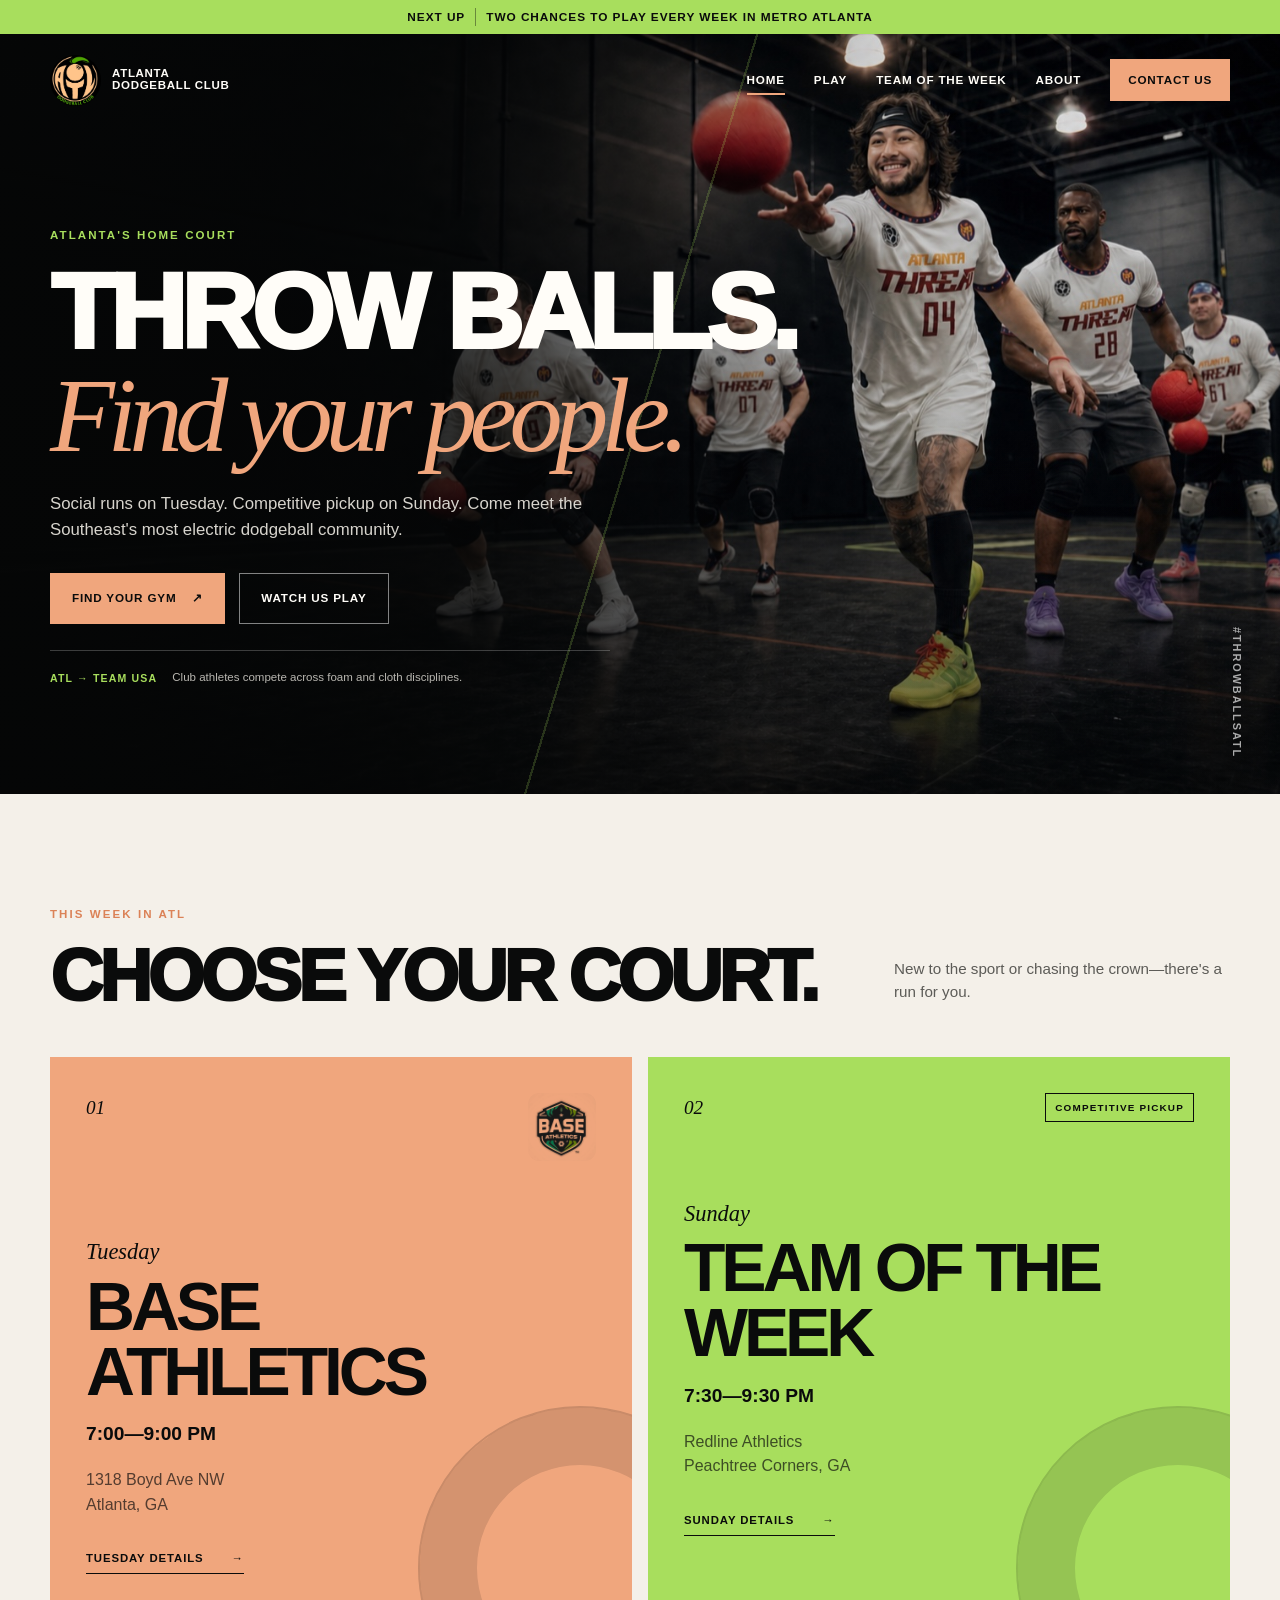
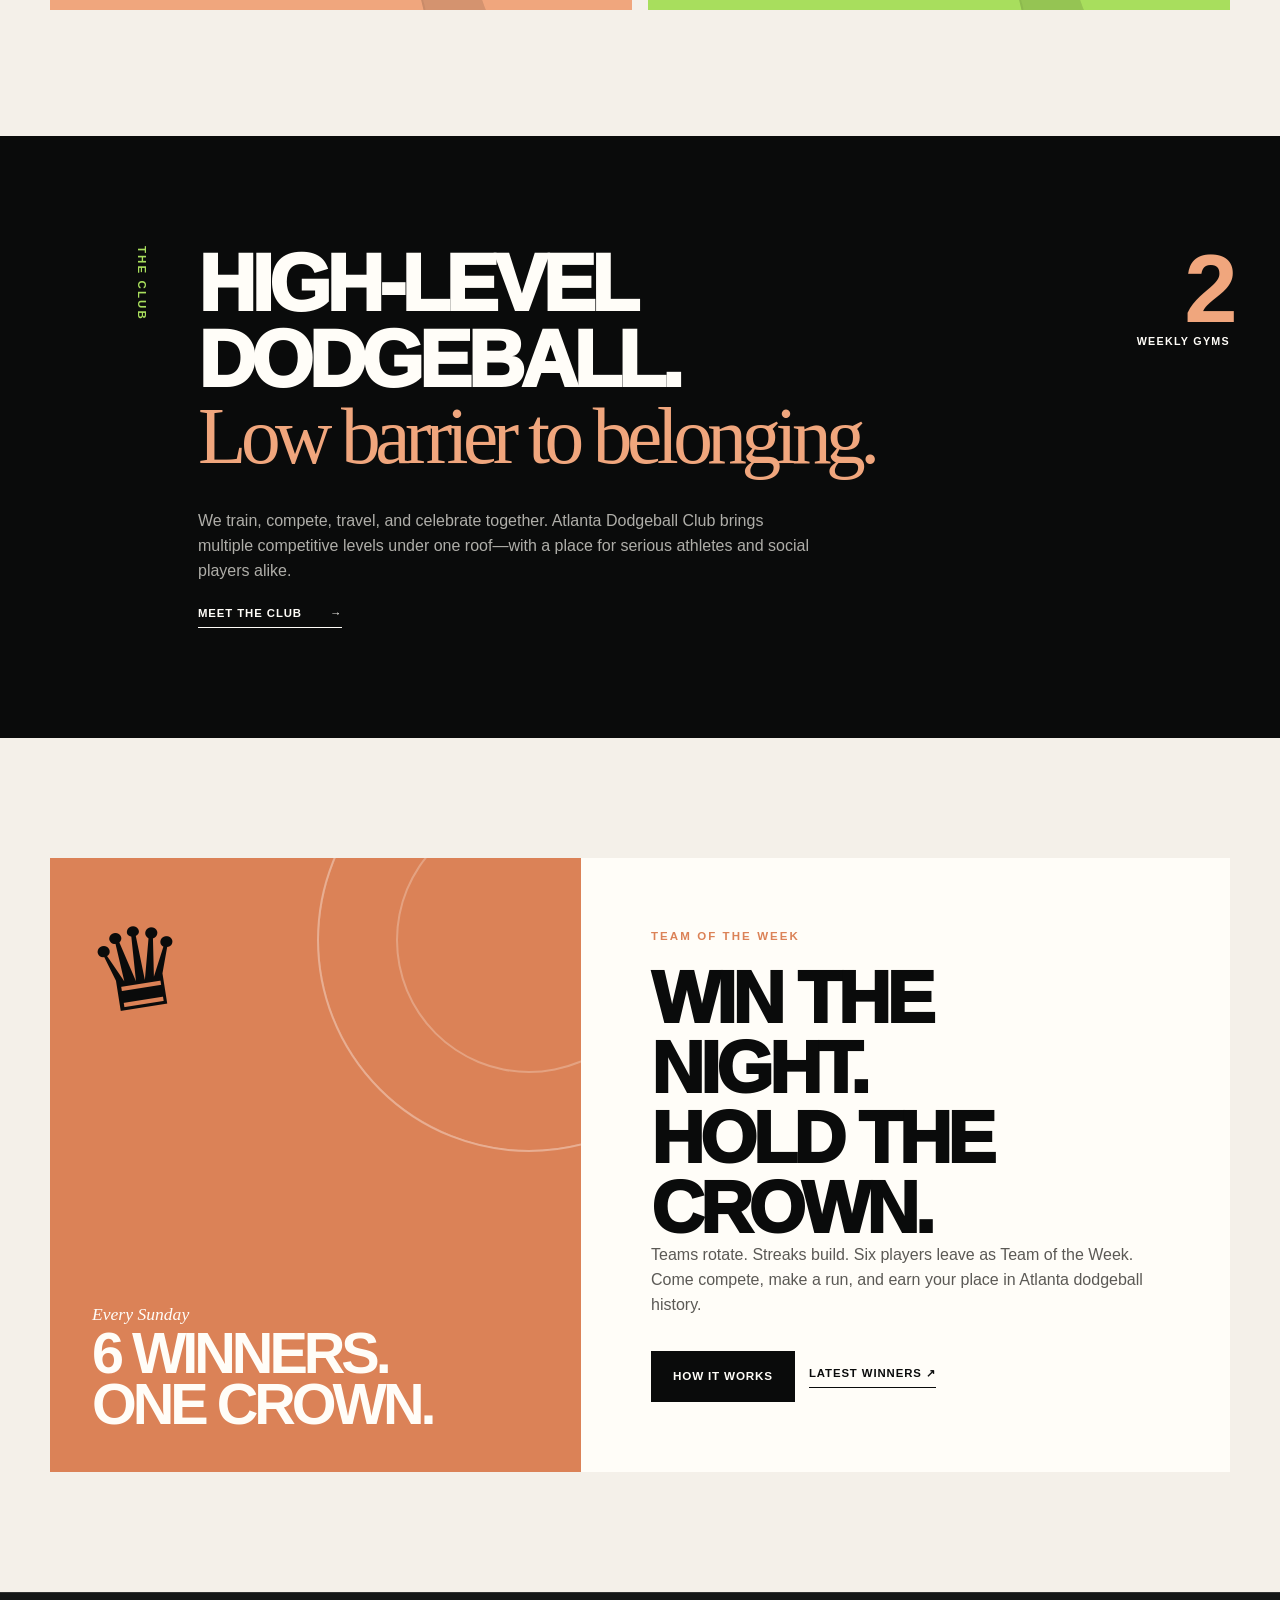
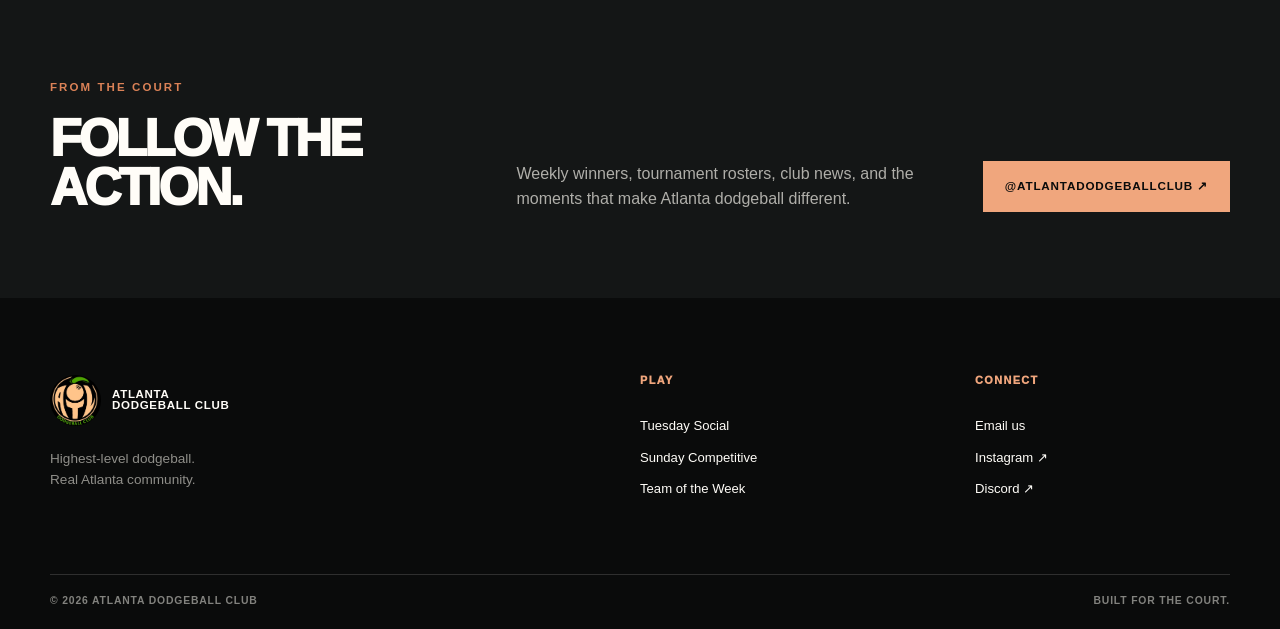
==== index.html @ be5526f9 "Publish Atlanta Dodgeball Club website" ====
<!doctype html>
<html lang="en">
<head>
  <meta charset="utf-8">
  <meta name="viewport" content="width=device-width, initial-scale=1">
  <meta name="description" content="Atlanta Dodgeball Club hosts social and competitive pickup dodgeball every week in Atlanta and Peachtree Corners.">
  <meta name="theme-color" content="#0a0b0b">
  <meta property="og:title" content="Atlanta Dodgeball Club">
  <meta property="og:description" content="Two gyms. Two ways to play. One Atlanta dodgeball community.">
  <meta property="og:type" content="website">
  <meta property="og:image" content="assets/atl-dodgeball-club-hero-v3.jpg">
  <title>Atlanta Dodgeball Club | Throw Balls ATL</title>
  <link rel="icon" href="assets/favicon.svg" type="image/svg+xml">
  <link rel="stylesheet" href="styles.css">
  <script src="script.js" defer></script>
</head>
<body>
  <a class="skip-link" href="#main">Skip to content</a>
  <div class="announcement"><span>Next up</span> Two chances to play every week in Metro Atlanta</div>
  <header class="site-header">
    <a class="brand" href="index.html" aria-label="Atlanta Dodgeball Club home">
      <img class="brand-logo" src="assets/instagram/logos/atlanta-dodgeball-club.jpg" alt="">
      <span>Atlanta<br>Dodgeball Club</span>
    </a>
    <button class="menu-toggle" type="button" aria-expanded="false" aria-controls="site-nav"><span></span><span></span><span></span><span class="sr-only">Menu</span></button>
    <nav id="site-nav" class="site-nav" aria-label="Primary navigation">
      <a aria-current="page" href="index.html">Home</a>
      <a href="play.html">Play</a>
      <a href="team-of-the-week.html">Team of the Week</a>
      <a href="about.html">About</a>
      <a class="nav-cta" href="contact.html">Contact us</a>
    </nav>
  </header>

  <main id="main">
    <section class="hero">
      <div class="hero-media" role="img" aria-label="Atlanta Threat players competing in dodgeball in their white team jerseys"></div>
      <div class="hero-shade"></div>
      <div class="hero-lines" aria-hidden="true"></div>
      <div class="hero-content shell">
        <p class="eyebrow">Atlanta's home court</p>
        <h1>Throw balls.<br><em>Find your people.</em></h1>
        <p class="hero-copy">Social runs on Tuesday. Competitive pickup on Sunday. Come meet the Southeast's most electric dodgeball community.</p>
        <div class="button-row">
          <a class="button button-primary" href="play.html">Find your gym <span aria-hidden="true">↗</span></a>
          <a class="button button-ghost" href="https://www.instagram.com/atlantadodgeballclub/" target="_blank" rel="noreferrer">Watch us play</a>
        </div>
        <a class="hero-proof" href="about.html#team-usa"><strong>ATL → TEAM USA</strong><span>Club athletes compete across foam and cloth disciplines.</span></a>
      </div>
      <p class="hero-tag" aria-hidden="true">#ThrowBallsATL</p>
    </section>

    <section class="schedule-section shell" aria-labelledby="weekly-heading">
      <div class="section-heading">
        <div><p class="eyebrow">This week in ATL</p><h2 id="weekly-heading">Choose your court.</h2></div>
        <p>New to the sport or chasing the crown—there's a run for you.</p>
      </div>
      <div class="schedule-grid">
        <article class="session-card social-card">
          <div class="session-top"><span class="session-number">01</span><img class="venue-logo" src="assets/instagram/logos/base-athletics.jpg" alt="Base Athletics"></div>
          <p class="day">Tuesday</p>
          <h3>Base Athletics</h3>
          <p class="time">7:00—9:00 PM</p>
          <p class="address">1318 Boyd Ave NW<br>Atlanta, GA</p>
          <a class="text-link" href="play.html#tuesday">Tuesday details <span aria-hidden="true">→</span></a>
        </article>
        <article class="session-card competitive-card">
          <div class="session-top"><span class="session-number">02</span><span class="pill">Competitive pickup</span></div>
          <p class="day">Sunday</p>
          <h3>Team of the Week</h3>
          <p class="time">7:30—9:30 PM</p>
          <p class="address">Redline Athletics<br>Peachtree Corners, GA</p>
          <a class="text-link" href="play.html#sunday">Sunday details <span aria-hidden="true">→</span></a>
        </article>
      </div>
    </section>

    <section class="statement-section">
      <div class="shell statement-grid">
        <p class="eyebrow vertical-label">The club</p>
        <div>
          <h2>High-level dodgeball.<br><span>Low barrier to belonging.</span></h2>
          <p>We train, compete, travel, and celebrate together. Atlanta Dodgeball Club brings multiple competitive levels under one roof—with a place for serious athletes and social players alike.</p>
          <a class="text-link light-link" href="about.html">Meet the club <span aria-hidden="true">→</span></a>
        </div>
        <div class="statement-stat"><strong>2</strong><span>weekly gyms</span></div>
      </div>
    </section>

    <section class="totw-feature shell">
      <div class="totw-visual">
        <span class="court-line line-one"></span><span class="court-line line-two"></span>
        <div class="crown" aria-hidden="true">♛</div>
        <p>Every Sunday</p><strong>6 winners.<br>One crown.</strong>
      </div>
      <div class="totw-copy">
        <p class="eyebrow">Team of the Week</p>
        <h2>Win the night.<br>Hold the crown.</h2>
        <p>Teams rotate. Streaks build. Six players leave as Team of the Week. Come compete, make a run, and earn your place in Atlanta dodgeball history.</p>
        <div class="button-row"><a class="button button-dark" href="team-of-the-week.html">How it works</a><a class="text-link" href="https://www.instagram.com/atlantadodgeballclub/" target="_blank" rel="noreferrer">Latest winners ↗</a></div>
      </div>
    </section>

    <section class="social-strip">
      <div class="shell social-strip-inner">
        <div><p class="eyebrow">From the court</p><h2>Follow the action.</h2></div>
        <p>Weekly winners, tournament rosters, club news, and the moments that make Atlanta dodgeball different.</p>
        <a class="button button-primary" href="https://www.instagram.com/atlantadodgeballclub/" target="_blank" rel="noreferrer">@atlantadodgeballclub ↗</a>
      </div>
    </section>
  </main>

  <footer class="site-footer">
    <div class="shell footer-grid">
      <div><a class="brand footer-brand" href="index.html"><img class="brand-logo" src="assets/instagram/logos/atlanta-dodgeball-club.jpg" alt=""><span>Atlanta<br>Dodgeball Club</span></a><p>Highest-level dodgeball.<br>Real Atlanta community.</p></div>
      <div><h2>Play</h2><a href="play.html#tuesday">Tuesday Social</a><a href="play.html#sunday">Sunday Competitive</a><a href="team-of-the-week.html">Team of the Week</a></div>
      <div><h2>Connect</h2><a href="mailto:atlantadodgeballclub@gmail.com">Email us</a><a href="https://www.instagram.com/atlantadodgeballclub/" target="_blank" rel="noreferrer">Instagram ↗</a><a href="https://discord.gg/56GnxqBdqk" target="_blank" rel="noreferrer">Discord ↗</a></div>
    </div>
    <div class="shell footer-bottom"><span>© <span data-year></span> Atlanta Dodgeball Club</span><span>Built for the court.</span></div>
  </footer>
</body>
</html>
---- styles.css ----
:root {
  --ink: #0a0b0b;
  --ink-2: #141616;
  --paper: #f4f0e9;
  --white: #fffdf8;
  --peach: #f0a67d;
  --peach-dark: #db8257;
  --lime: #a8de5d;
  --muted: #aaa69f;
  --line: rgba(10, 11, 11, .18);
  --max: 1180px;
}

* { box-sizing: border-box; }
html { scroll-behavior: smooth; }
body { margin: 0; color: var(--ink); background: var(--paper); font-family: Arial, Helvetica, sans-serif; line-height: 1.55; }
body, button, a { -webkit-font-smoothing: antialiased; }
a { color: inherit; text-decoration: none; }
button { font: inherit; }
img { display: block; max-width: 100%; }
.shell { width: min(calc(100% - 48px), var(--max)); margin-inline: auto; }
.sr-only { position: absolute; width: 1px; height: 1px; padding: 0; margin: -1px; overflow: hidden; clip: rect(0, 0, 0, 0); white-space: nowrap; border: 0; }
.skip-link { position: fixed; z-index: 100; left: 12px; top: 12px; transform: translateY(-150%); background: var(--lime); padding: 10px 16px; font-weight: 800; }
.skip-link:focus { transform: none; }
:focus-visible { outline: 3px solid var(--lime); outline-offset: 3px; }

.announcement { min-height: 34px; display: flex; align-items: center; justify-content: center; gap: 10px; padding: 5px 18px; color: var(--ink); background: var(--lime); font-size: .74rem; font-weight: 800; letter-spacing: .08em; text-align: center; text-transform: uppercase; }
.announcement span { padding-right: 10px; border-right: 1px solid rgba(10,11,11,.4); }
.site-header { position: absolute; z-index: 20; top: 34px; left: 0; right: 0; min-height: 92px; display: flex; align-items: center; justify-content: space-between; width: min(calc(100% - 48px), var(--max)); margin-inline: auto; color: var(--white); }
.dark-header { position: relative; top: 0; width: 100%; padding-inline: max(24px, calc((100vw - var(--max)) / 2)); background: var(--ink); }
.brand { display: inline-flex; align-items: center; gap: 11px; font-size: .72rem; font-weight: 900; line-height: 1.02; letter-spacing: .06em; text-transform: uppercase; }
.brand-logo { width: 51px; height: 51px; border-radius: 50%; object-fit: cover; }
.brand-mark { display: grid; place-items: center; width: 46px; height: 46px; border: 2px solid var(--peach); border-radius: 50%; color: var(--peach); font-weight: 950; letter-spacing: -.08em; box-shadow: inset 0 0 0 4px var(--ink), inset 0 0 0 5px var(--peach); }
.site-nav { display: flex; align-items: center; gap: 29px; font-size: .73rem; font-weight: 800; letter-spacing: .07em; text-transform: uppercase; }
.site-nav a { position: relative; padding: 12px 0; }
.site-nav a:not(.nav-cta)::after { content: ""; position: absolute; left: 0; right: 100%; bottom: 6px; height: 2px; background: var(--peach); transition: right .2s ease; }
.site-nav a:hover::after, .site-nav a[aria-current="page"]::after { right: 0; }
.site-nav .nav-cta { padding: 12px 18px; color: var(--ink); background: var(--peach); }
.nav-cta:hover { background: var(--lime); }
.menu-toggle { display: none; border: 0; background: transparent; padding: 8px; }
.menu-toggle > span:not(.sr-only) { display: block; width: 26px; height: 2px; margin: 5px 0; background: var(--white); }

.hero { position: relative; min-height: 760px; display: grid; align-items: center; overflow: hidden; color: var(--white); background: var(--ink); }
.hero-media, .hero-shade, .hero-lines { position: absolute; inset: 0; }
.hero-media { background: url("assets/atl-dodgeball-club-hero-v3.jpg") center / cover no-repeat; }
.hero-shade { background: linear-gradient(90deg, rgba(5,6,6,.98) 0%, rgba(5,6,6,.85) 32%, rgba(5,6,6,.14) 70%), linear-gradient(0deg, rgba(5,6,6,.55), transparent 50%); }
.hero-lines { opacity: .2; background: linear-gradient(107deg, transparent 0 50%, var(--lime) 50% 50.15%, transparent 50.15%); }
.hero-content { position: relative; z-index: 2; padding-top: 86px; }
.eyebrow { margin: 0 0 17px; color: var(--peach-dark); font-size: .72rem; font-weight: 900; letter-spacing: .18em; text-transform: uppercase; }
.hero .eyebrow, .contact-band .eyebrow, .totw-hero .eyebrow, .teams-section .eyebrow { color: var(--lime); }
h1, h2, h3, p { margin-top: 0; }
h1, h2, h3 { line-height: .96; }
h1, h2 { font-weight: 950; letter-spacing: -.055em; text-transform: uppercase; }
h1 { max-width: 830px; margin-bottom: 25px; font-size: clamp(4rem, 8.3vw, 7.5rem); }
h1 em, h2 span, h1 span { color: var(--peach); font-family: Georgia, "Times New Roman", serif; font-weight: 400; letter-spacing: -.07em; text-transform: none; }
.hero-copy { max-width: 570px; margin-bottom: 30px; color: #d7d4cd; font-size: 1.05rem; }
.hero-proof { display: flex; align-items: center; gap: 15px; max-width: 560px; margin-top: 26px; padding-top: 18px; border-top: 1px solid rgba(255,255,255,.22); color: #b9b7b1; font-size: .72rem; }
.hero-proof strong { color: var(--lime); font-size: .66rem; letter-spacing: .11em; white-space: nowrap; }
.hero-proof:hover span { color: var(--white); }
.button-row { display: flex; align-items: center; gap: 14px; flex-wrap: wrap; }
.button { display: inline-flex; min-height: 51px; align-items: center; justify-content: center; gap: 16px; padding: 12px 21px; border: 1px solid transparent; font-size: .73rem; font-weight: 900; letter-spacing: .07em; text-transform: uppercase; transition: transform .2s ease, background .2s ease, color .2s ease; }
.button:hover { transform: translateY(-2px); }
.button-primary { color: var(--ink); background: var(--peach); }
.button-primary:hover { background: var(--lime); }
.button-ghost { border-color: rgba(255,255,255,.5); color: var(--white); }
.button-ghost:hover { border-color: var(--white); background: rgba(255,255,255,.08); }
.button-dark { color: var(--white); background: var(--ink); }
.button-dark:hover { color: var(--ink); background: var(--lime); }
.button-outline { border-color: var(--ink); }
.button-outline:hover { background: rgba(10,11,11,.06); }
.dark-outline { border-color: var(--white); }
.hero-tag { position: absolute; z-index: 2; right: 24px; bottom: 36px; writing-mode: vertical-rl; color: rgba(255,255,255,.65); font-size: .68rem; font-weight: 900; letter-spacing: .18em; text-transform: uppercase; }

.schedule-section { padding: 112px 0 126px; }
.section-heading { display: grid; grid-template-columns: 1.4fr .6fr; align-items: end; gap: 60px; margin-bottom: 46px; }
.section-heading h2, .totw-copy h2, .join-section h2 { margin: 0; font-size: clamp(2.7rem, 5.7vw, 5.2rem); }
.section-heading > p { margin: 0 0 7px; color: #5c5b57; font-size: .95rem; }
.schedule-grid { display: grid; grid-template-columns: repeat(2, 1fr); gap: 16px; }
.session-card { position: relative; min-height: 460px; padding: 36px; overflow: hidden; color: var(--ink); }
.social-card { background: var(--peach); }
.competitive-card { background: var(--lime); }
.session-card::after { content: ""; position: absolute; width: 320px; height: 320px; right: -110px; bottom: -120px; border: 2px solid rgba(10,11,11,.17); border-radius: 50%; box-shadow: inset 0 0 0 55px transparent, inset 0 0 0 57px rgba(10,11,11,.12); }
.session-top { display: flex; justify-content: space-between; align-items: flex-start; margin-bottom: 74px; }
.venue-logo { width: 68px; height: 68px; border-radius: 11px; object-fit: cover; mix-blend-mode: multiply; }
.venue-logo-large { width: 96px; height: 96px; flex: 0 0 auto; }
.session-number { font-family: Georgia, serif; font-size: 1.2rem; font-style: italic; }
.pill { display: inline-block; padding: 6px 9px; border: 1px solid currentColor; font-size: .62rem; font-weight: 900; letter-spacing: .12em; text-transform: uppercase; }
.day { margin: 0 0 4px; font-family: Georgia, serif; font-size: 1.4rem; font-style: italic; }
.session-card h3 { position: relative; z-index: 1; max-width: 470px; margin: 0 0 15px; font-size: clamp(2.5rem, 5.3vw, 4.8rem); letter-spacing: -.06em; text-transform: uppercase; }
.time { font-size: 1.2rem; font-weight: 900; }
.address { margin-bottom: 28px; color: rgba(10,11,11,.68); }
.text-link { position: relative; z-index: 2; display: inline-flex; gap: 28px; align-items: center; padding-bottom: 5px; border-bottom: 1px solid currentColor; font-size: .71rem; font-weight: 900; letter-spacing: .08em; text-transform: uppercase; }
.text-link:hover { color: var(--peach-dark); }

.statement-section { padding: 110px 0; color: var(--white); background: var(--ink); }
.statement-grid { display: grid; grid-template-columns: 100px 1fr 170px; gap: 48px; align-items: start; }
.vertical-label { writing-mode: vertical-rl; color: var(--lime); }
.statement-grid h2 { max-width: 790px; margin-bottom: 35px; font-size: clamp(3rem, 6.2vw, 6rem); }
.statement-grid p:not(.eyebrow) { max-width: 620px; color: #afaea9; }
.light-link { color: var(--white); }
.statement-stat { padding-top: 5px; text-align: right; }
.statement-stat strong { display: block; color: var(--peach); font-size: 6rem; line-height: .8; letter-spacing: -.08em; }
.statement-stat span { font-size: .67rem; font-weight: 900; letter-spacing: .12em; text-transform: uppercase; }

.totw-feature { display: grid; grid-template-columns: .9fr 1.1fr; min-height: 610px; margin-top: 120px; margin-bottom: 120px; }
.totw-visual { position: relative; overflow: hidden; display: flex; flex-direction: column; justify-content: flex-end; padding: 42px; color: var(--white); background: var(--peach-dark); }
.totw-visual::before { content: ""; position: absolute; width: 420px; height: 420px; right: -160px; top: -130px; border: 2px solid rgba(255,255,255,.35); border-radius: 50%; box-shadow: inset 0 0 0 77px var(--peach-dark), inset 0 0 0 79px rgba(255,255,255,.25); }
.totw-visual p { position: relative; z-index: 1; margin: 0; font-family: Georgia, serif; font-size: 1.1rem; font-style: italic; }
.totw-visual strong { position: relative; z-index: 1; font-size: 3.6rem; line-height: .88; letter-spacing: -.07em; text-transform: uppercase; }
.crown { position: absolute; left: 38px; top: 25px; color: var(--ink); font-size: 7rem; transform: rotate(-9deg); }
.totw-copy { display: flex; flex-direction: column; justify-content: center; padding: 70px; background: var(--white); }
.totw-copy p:not(.eyebrow) { max-width: 560px; color: #5b5955; }
.totw-copy .button-row { margin-top: 17px; }

.social-strip { padding: 86px 0; color: var(--white); background: var(--ink-2); border-top: 1px solid rgba(255,255,255,.12); }
.social-strip-inner { display: grid; grid-template-columns: 1fr 1fr auto; align-items: end; gap: 50px; }
.social-strip h2 { margin: 0; font-size: clamp(2.4rem, 4vw, 4rem); }
.social-strip p:not(.eyebrow) { margin: 0; color: #afaea9; }

.site-footer { padding: 77px 0 20px; color: var(--white); background: var(--ink); }
.footer-grid { display: grid; grid-template-columns: 2fr 1fr 1fr; gap: 80px; padding-bottom: 70px; }
.footer-brand { margin-bottom: 22px; }
.footer-grid p { color: #8f8e89; font-size: .85rem; }
.footer-grid h2 { margin-bottom: 20px; color: var(--peach); font-size: .68rem; letter-spacing: .13em; text-transform: uppercase; }
.footer-grid > div:not(:first-child) { display: flex; flex-direction: column; align-items: flex-start; gap: 11px; font-size: .82rem; }
.footer-grid a:hover, .footer-bottom a:hover { color: var(--lime); }
.footer-bottom { display: flex; justify-content: space-between; padding-top: 18px; border-top: 1px solid rgba(255,255,255,.15); color: #82827e; font-size: .65rem; font-weight: 800; letter-spacing: .08em; text-transform: uppercase; }
.compact-footer { padding-top: 22px; }

.page-hero { padding-top: 112px; padding-bottom: 100px; }
.page-hero h1 { max-width: 980px; font-size: clamp(4.5rem, 9.5vw, 9rem); }
.page-hero > p:last-child { max-width: 650px; color: #565652; font-size: 1.1rem; }
.venue-stack { display: grid; gap: 20px; padding-bottom: 120px; }
.venue-card { display: grid; grid-template-columns: 230px 1fr; min-height: 550px; background: var(--peach); }
.venue-card.sunday { color: var(--white); background: var(--ink-2); }
.venue-date { display: flex; flex-direction: column; justify-content: center; padding: 35px; border-right: 1px solid rgba(10,11,11,.23); text-align: center; text-transform: uppercase; }
.sunday .venue-date { border-color: rgba(255,255,255,.18); }
.venue-date span { margin-bottom: 20px; font-family: Georgia, serif; font-size: 1.2rem; font-style: italic; text-transform: none; }
.venue-date strong { font-size: 4.5rem; line-height: .83; letter-spacing: -.08em; }
.venue-date small { font-size: .66rem; font-weight: 900; letter-spacing: .12em; }
.venue-content { padding: 56px 65px; }
.venue-title { display: flex; justify-content: space-between; gap: 25px; }
.venue-title h2 { max-width: 560px; margin: 14px 0 20px; font-size: clamp(3rem, 6.3vw, 5.8rem); }
.venue-content .lead { font-family: Georgia, serif; font-size: 1.35rem; font-style: italic; }
.venue-content > p:not(.lead) { max-width: 720px; color: rgba(10,11,11,.65); }
.sunday .venue-content > p:not(.lead) { color: rgba(255,255,255,.65); }
.skill-meter { display: grid; grid-template-columns: repeat(4, 18px); gap: 3px; align-content: start; min-width: 95px; }
.skill-meter i { display: block; height: 7px; background: var(--ink); }
.skill-meter i:nth-child(3), .skill-meter i:nth-child(4) { opacity: .2; }
.skill-meter small { grid-column: 1 / -1; margin-top: 5px; font-size: .55rem; font-weight: 900; letter-spacing: .08em; text-transform: uppercase; }
.skill-meter.advanced i { background: var(--lime); opacity: 1; }
.detail-grid { display: grid; grid-template-columns: repeat(2, 1fr); gap: 25px; max-width: 690px; margin: 36px 0; padding-top: 28px; border-top: 1px solid currentColor; }
.detail-grid span { display: block; margin-bottom: 7px; font-size: .6rem; font-weight: 900; letter-spacing: .12em; text-transform: uppercase; opacity: .55; }
.detail-grid strong { font-size: .87rem; }
.prep-section { padding-bottom: 120px; }
.prep-grid { display: grid; grid-template-columns: repeat(4, 1fr); border-top: 1px solid var(--line); border-left: 1px solid var(--line); }
.prep-grid article { min-height: 270px; padding: 30px; border-right: 1px solid var(--line); border-bottom: 1px solid var(--line); }
.prep-grid span { color: var(--peach-dark); font-family: Georgia, serif; font-style: italic; }
.prep-grid h3 { margin: 65px 0 15px; font-size: 1.5rem; text-transform: uppercase; }
.prep-grid p { color: #65635e; font-size: .86rem; }
.contact-band { padding: 90px 0; color: var(--white); background: var(--peach-dark); }
.contact-band .shell { display: grid; grid-template-columns: .5fr 1.5fr auto; align-items: center; gap: 30px; }
.contact-band h2 { margin: 0; font-size: clamp(2.4rem, 4.6vw, 4.6rem); }

.totw-hero { padding: 110px 0 95px; overflow: hidden; color: var(--white); background: var(--ink); }
.totw-title { position: relative; }
.totw-title h1 { position: relative; z-index: 1; margin-bottom: 35px; font-size: clamp(5.5rem, 13.5vw, 13rem); }
.giant-crown { position: absolute; right: -15px; top: -100px; color: var(--peach); font-size: clamp(12rem, 27vw, 27rem); line-height: 1; transform: rotate(8deg); opacity: .17; }
.totw-intro { display: flex; align-items: center; justify-content: space-between; gap: 30px; padding-top: 25px; border-top: 1px solid rgba(255,255,255,.2); }
.totw-intro p { margin: 0; font-family: Georgia, serif; font-size: 1.25rem; font-style: italic; }
.format-section { padding: 120px 0; }
.format-steps { margin: 0; padding: 0; border-top: 1px solid var(--line); list-style: none; }
.format-steps li { display: grid; grid-template-columns: 170px 1fr; gap: 35px; padding: 38px 0; border-bottom: 1px solid var(--line); }
.format-steps li > span { color: var(--peach-dark); font-family: Georgia, serif; font-size: 1.5rem; font-style: italic; }
.format-steps h3 { margin-bottom: 12px; font-size: 2.1rem; text-transform: uppercase; }
.format-steps p { max-width: 600px; margin: 0; color: #696762; }
.legacy-section { padding: 110px 0; color: var(--white); background: var(--ink-2); }
.legacy-grid { display: grid; grid-template-columns: 1fr 1fr; gap: 100px; }
.legacy-grid h2 { font-size: clamp(3rem, 5vw, 5rem); }
.legacy-grid > div:first-child > p:last-child { max-width: 530px; color: #aaa8a2; }
.legacy-stats { display: grid; }
.legacy-stats div { display: grid; grid-template-columns: 120px 1fr; align-items: center; padding: 24px 0; border-bottom: 1px solid rgba(255,255,255,.15); }
.legacy-stats strong { color: var(--lime); font-size: 3.6rem; letter-spacing: -.08em; }
.legacy-stats span { max-width: 200px; color: #aaa8a2; font-size: .75rem; font-weight: 800; letter-spacing: .06em; text-transform: uppercase; }
.latest-section { padding: 120px 0; }
.latest-card { display: grid; grid-template-columns: 1fr .65fr; background: var(--white); }
.latest-card > div:first-child { padding: 70px; }
.latest-card h2 { max-width: 620px; font-size: clamp(3rem, 5.5vw, 5.2rem); }
.latest-card p:not(.eyebrow) { max-width: 560px; color: #66645f; }
.latest-art { min-height: 490px; display: flex; flex-direction: column; justify-content: center; align-items: center; overflow: hidden; color: var(--ink); background: var(--lime); transform: rotate(2deg); }
.latest-art::before, .latest-art::after { content: ""; position: absolute; width: 340px; height: 340px; border: 2px solid rgba(10,11,11,.2); border-radius: 50%; }
.latest-art span, .latest-art strong, .latest-art small { position: relative; z-index: 1; }
.latest-art span { font-family: Georgia, serif; font-size: 1.3rem; font-style: italic; }
.latest-art strong { font-size: clamp(4rem, 8vw, 7rem); line-height: .9; letter-spacing: -.08em; }
.latest-art small { margin-top: 15px; font-weight: 900; letter-spacing: .12em; text-transform: uppercase; }
.latest-photo { position: relative; min-height: 490px; margin: 0; overflow: hidden; background: var(--ink); transform: rotate(1deg); }
.latest-photo img { width: 100%; height: 100%; object-fit: cover; }
.latest-photo figcaption { position: absolute; inset: auto 0 0; padding: 55px 24px 20px; color: var(--white); background: linear-gradient(transparent, rgba(10,11,11,.92)); font-size: .62rem; font-weight: 900; letter-spacing: .1em; text-transform: uppercase; }

.about-hero { padding-bottom: 65px; }
.about-photo { min-height: 670px; display: flex; align-items: flex-end; padding: 50px max(24px, calc((100vw - var(--max)) / 2)); background: linear-gradient(0deg, rgba(10,11,11,.9), transparent 65%), url("assets/atl-dodgeball-club-hero-v3.jpg") center / cover no-repeat; }
.about-photo span { max-width: 750px; color: var(--white); font-size: clamp(2.8rem, 6vw, 6rem); font-weight: 950; line-height: .92; letter-spacing: -.06em; text-transform: uppercase; }
.values-section { padding: 120px 0; }
.values-grid { display: grid; grid-template-columns: repeat(3, 1fr); gap: 15px; }
.values-grid article { min-height: 350px; padding: 33px; background: var(--white); }
.values-grid span { color: var(--peach-dark); font-size: .65rem; font-weight: 900; letter-spacing: .14em; text-transform: uppercase; }
.values-grid h3 { margin-top: 125px; margin-bottom: 18px; font-size: 2rem; text-transform: uppercase; }
.values-grid p { color: #6a6863; font-size: .9rem; }
.members-section { padding-bottom: 120px; }
.member-gallery { display: grid; grid-template-columns: repeat(4, 1fr); grid-auto-rows: 330px; gap: 12px; }
.member-gallery figure { position: relative; margin: 0; overflow: hidden; background: var(--ink-2); }
.member-gallery .member-feature { grid-column: span 2; grid-row: span 2; }
.member-gallery img { width: 100%; height: 100%; object-fit: cover; transition: transform .45s ease; }
.member-gallery figure:hover img { transform: scale(1.025); }
.member-gallery figcaption { position: absolute; inset: auto 0 0; padding: 30px 18px 16px; color: var(--white); background: linear-gradient(transparent, rgba(10,11,11,.9)); font-size: .63rem; font-weight: 900; letter-spacing: .09em; text-transform: uppercase; }
.teams-section { padding: 115px 0; color: var(--white); background: var(--ink); }
.team-usa-grid { display: grid; grid-template-columns: .82fr 1.18fr; gap: 90px; align-items: center; }
.team-usa-photo { position: relative; margin: -35px 0; overflow: hidden; background: #294b83; transform: rotate(-1deg); }
.team-usa-photo img { width: 100%; height: auto; }
.team-usa-photo figcaption { position: absolute; inset: auto 0 0; padding: 55px 24px 20px; color: var(--white); background: linear-gradient(transparent, rgba(10,11,11,.88)); font-size: .61rem; font-weight: 900; letter-spacing: .11em; text-transform: uppercase; }
.team-usa-copy h2 { font-size: clamp(3.3rem, 6vw, 6rem); }
.team-usa-copy > p:not(.eyebrow) { max-width: 580px; color: #aaa8a2; }
.usa-disciplines { display: grid; grid-template-columns: repeat(2, 1fr); gap: 1px; margin: 30px 0; background: rgba(255,255,255,.14); }
.usa-disciplines span { padding: 15px; color: var(--white); background: var(--ink); font-size: .64rem; font-weight: 900; letter-spacing: .09em; text-transform: uppercase; }
.team-usa-copy .text-link { margin-top: 12px; color: var(--white); }
.join-section { padding: 125px 0; text-align: center; }
.join-section .button { margin-top: 32px; }

.contact-page { background: var(--ink); }
.contact-hero { display: grid; grid-template-columns: 1.1fr .9fr; gap: 80px; padding-top: 110px; padding-bottom: 105px; color: var(--white); }
.contact-hero h1 { font-size: clamp(4.7rem, 9vw, 8.5rem); }
.contact-hero > div:first-child > p:last-child { max-width: 570px; color: #a7a6a1; }
.contact-primary { align-self: end; padding: 36px; border: 1px solid rgba(255,255,255,.2); background: var(--ink-2); }
.contact-primary > span { display: block; margin-bottom: 60px; color: var(--lime); font-size: .62rem; font-weight: 900; letter-spacing: .13em; text-transform: uppercase; }
.contact-primary a { display: block; font-size: clamp(1.35rem, 2.2vw, 2.1rem); font-weight: 900; line-height: 1.1; letter-spacing: -.04em; }
.contact-primary b { color: var(--peach); }
.connect-grid { display: grid; grid-template-columns: repeat(2, 1fr); gap: 15px; padding-bottom: 110px; }
.connect-card { min-height: 290px; display: flex; flex-direction: column; padding: 34px; color: var(--ink); background: var(--peach); }
.connect-card:hover { transform: translateY(-3px); }
.connect-card span { font-size: .62rem; font-weight: 900; letter-spacing: .14em; text-transform: uppercase; }
.connect-card strong { margin-top: auto; font-size: clamp(2rem, 4vw, 3.8rem); line-height: .95; letter-spacing: -.06em; text-transform: uppercase; }
.connect-card b { margin-top: 18px; font-size: .7rem; letter-spacing: .08em; text-transform: uppercase; }
.lime-card { background: var(--lime); }
.contact-locations { padding: 110px 0; color: var(--ink); background: var(--paper); width: 100%; max-width: none; padding-inline: max(24px, calc((100vw - var(--max)) / 2)); }
.location-list { border-top: 1px solid var(--line); }
.location-list article { display: flex; justify-content: space-between; align-items: center; gap: 30px; padding: 40px 0; border-bottom: 1px solid var(--line); }
.location-list span { color: var(--peach-dark); font-size: .65rem; font-weight: 900; letter-spacing: .12em; text-transform: uppercase; }
.location-list h3 { margin: 10px 0; font-size: 2.5rem; text-transform: uppercase; }
.location-list p { margin: 0; color: #66645f; }
.faq-section { padding: 110px 0; color: var(--white); }
.faq-section details { border-top: 1px solid rgba(255,255,255,.2); }
.faq-section details:last-child { border-bottom: 1px solid rgba(255,255,255,.2); }
.faq-section summary { display: flex; justify-content: space-between; gap: 20px; padding: 28px 0; cursor: pointer; font-size: 1.4rem; font-weight: 900; text-transform: uppercase; list-style: none; }
.faq-section summary::-webkit-details-marker { display: none; }
.faq-section summary span { color: var(--peach); }
.faq-section details[open] summary span { transform: rotate(45deg); }
.faq-section details p { max-width: 720px; padding-bottom: 30px; color: #aaa8a2; }
.faq-section details a { color: var(--lime); text-decoration: underline; }

.error-page { min-height: 100vh; display: grid; place-items: center; color: var(--white); background: var(--ink); text-align: center; }
.error-page main { padding: 40px 20px; }
.error-page h1 { font-size: clamp(4rem, 12vw, 9rem); }
.error-ball { display: grid; place-items: center; width: 130px; height: 130px; margin: 0 auto 30px; border-radius: 50%; color: var(--ink); background: var(--peach); font-size: 2rem; font-weight: 950; transform: rotate(-8deg); }

@media (max-width: 900px) {
  .shell { width: min(calc(100% - 34px), var(--max)); }
  .site-header { width: calc(100% - 34px); }
  .dark-header { width: 100%; padding-inline: 17px; }
  .menu-toggle { display: block; position: relative; z-index: 2; }
  .site-nav { position: fixed; z-index: 1; inset: 0; display: none; flex-direction: column; justify-content: center; gap: 20px; background: rgba(10,11,11,.98); font-size: 1rem; }
  .site-nav.is-open { display: flex; }
  .site-nav .nav-cta { margin-top: 12px; }
  .schedule-grid, .totw-feature, .legacy-grid, .latest-card, .team-usa-grid, .contact-hero { grid-template-columns: 1fr; }
  .statement-grid { grid-template-columns: 50px 1fr; }
  .statement-stat { display: none; }
  .totw-feature { margin-top: 70px; margin-bottom: 70px; }
  .totw-visual { min-height: 440px; }
  .totw-copy { padding: 55px 38px; }
  .social-strip-inner { grid-template-columns: 1fr; align-items: start; gap: 25px; }
  .venue-card { grid-template-columns: 150px 1fr; }
  .venue-content { padding: 45px 35px; }
  .venue-title { flex-direction: column; }
  .prep-grid { grid-template-columns: repeat(2, 1fr); }
  .contact-band .shell { grid-template-columns: 1fr; align-items: start; }
  .values-grid { grid-template-columns: 1fr; }
  .values-grid article { min-height: 270px; }
  .values-grid h3 { margin-top: 75px; }
  .member-gallery { grid-template-columns: repeat(2, 1fr); }
  .contact-primary { align-self: auto; }
}

@media (max-width: 640px) {
  .announcement { font-size: .61rem; }
  .announcement span { display: none; }
  .site-header { min-height: 76px; }
  .brand-mark, .brand-logo { width: 42px; height: 42px; }
  .hero { min-height: 690px; }
  .hero-media { background-position: 62% center; opacity: .72; }
  .hero-shade { background: linear-gradient(90deg, rgba(5,6,6,.95), rgba(5,6,6,.38)), linear-gradient(0deg, rgba(5,6,6,.8), transparent); }
  .hero-content { padding-top: 110px; }
  .hero-proof { align-items: flex-start; flex-direction: column; gap: 5px; }
  h1 { font-size: clamp(3.5rem, 17vw, 5.2rem); }
  .hero-tag { display: none; }
  .schedule-section, .format-section, .values-section, .latest-section { padding: 78px 0; }
  .section-heading { grid-template-columns: 1fr; gap: 18px; }
  .session-card { min-height: 420px; padding: 27px; }
  .session-top { margin-bottom: 58px; }
  .statement-section { padding: 75px 0; }
  .statement-grid { grid-template-columns: 1fr; }
  .vertical-label { writing-mode: initial; }
  .totw-visual { min-height: 380px; padding: 28px; }
  .totw-visual strong { font-size: 2.8rem; }
  .totw-copy { padding: 45px 27px; }
  .footer-grid { grid-template-columns: 1fr 1fr; gap: 45px 25px; }
  .footer-grid > div:first-child { grid-column: 1 / -1; }
  .footer-bottom { gap: 20px; }
  .page-hero { padding-top: 80px; padding-bottom: 70px; }
  .page-hero h1 { font-size: clamp(3.6rem, 17vw, 6rem); }
  .venue-card { grid-template-columns: 1fr; }
  .venue-date { align-items: baseline; flex-direction: row; gap: 12px; padding: 25px; border-right: 0; border-bottom: 1px solid rgba(10,11,11,.23); }
  .venue-date span { margin: 0; }
  .venue-date strong { font-size: 3rem; }
  .venue-content { padding: 35px 25px 45px; }
  .detail-grid { grid-template-columns: 1fr; }
  .prep-grid { grid-template-columns: 1fr; }
  .prep-grid article { min-height: 230px; }
  .format-steps li { grid-template-columns: 60px 1fr; }
  .legacy-section, .teams-section { padding: 80px 0; }
  .legacy-grid, .team-usa-grid { gap: 60px; }
  .team-usa-photo { max-width: 560px; margin: 0 auto; }
  .latest-card > div:first-child { padding: 42px 27px; }
  .latest-art { min-height: 360px; }
  .about-photo { min-height: 520px; }
  .members-section { padding-bottom: 80px; }
  .member-gallery { grid-template-columns: 1fr 1fr; grid-auto-rows: 260px; }
  .member-gallery .member-feature { grid-column: 1 / -1; grid-row: auto; }
  .connect-grid { grid-template-columns: 1fr; }
  .contact-hero { gap: 35px; padding-top: 75px; }
  .location-list article { align-items: flex-start; flex-direction: column; }
  .faq-section summary { font-size: 1.05rem; }
}

@media (prefers-reduced-motion: reduce) {
  html { scroll-behavior: auto; }
  *, *::before, *::after { transition-duration: .01ms !important; animation-duration: .01ms !important; }
}
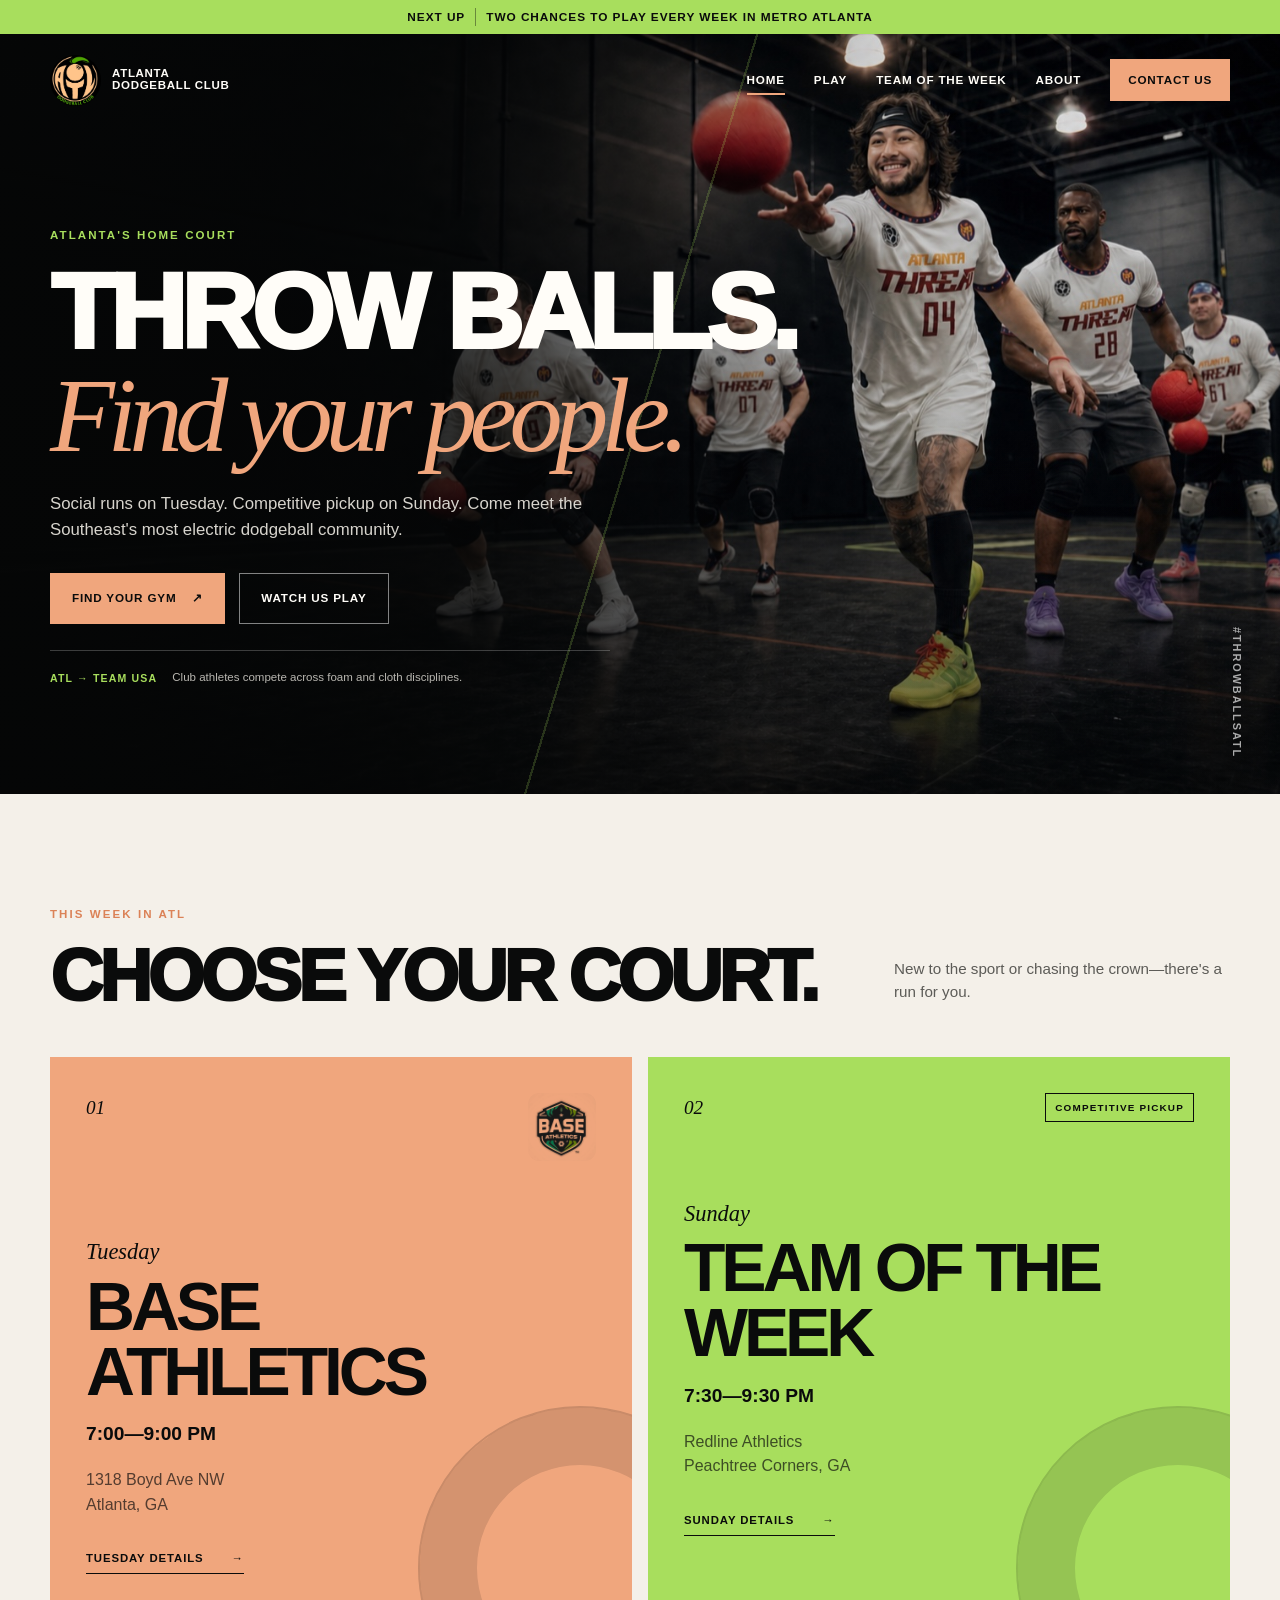
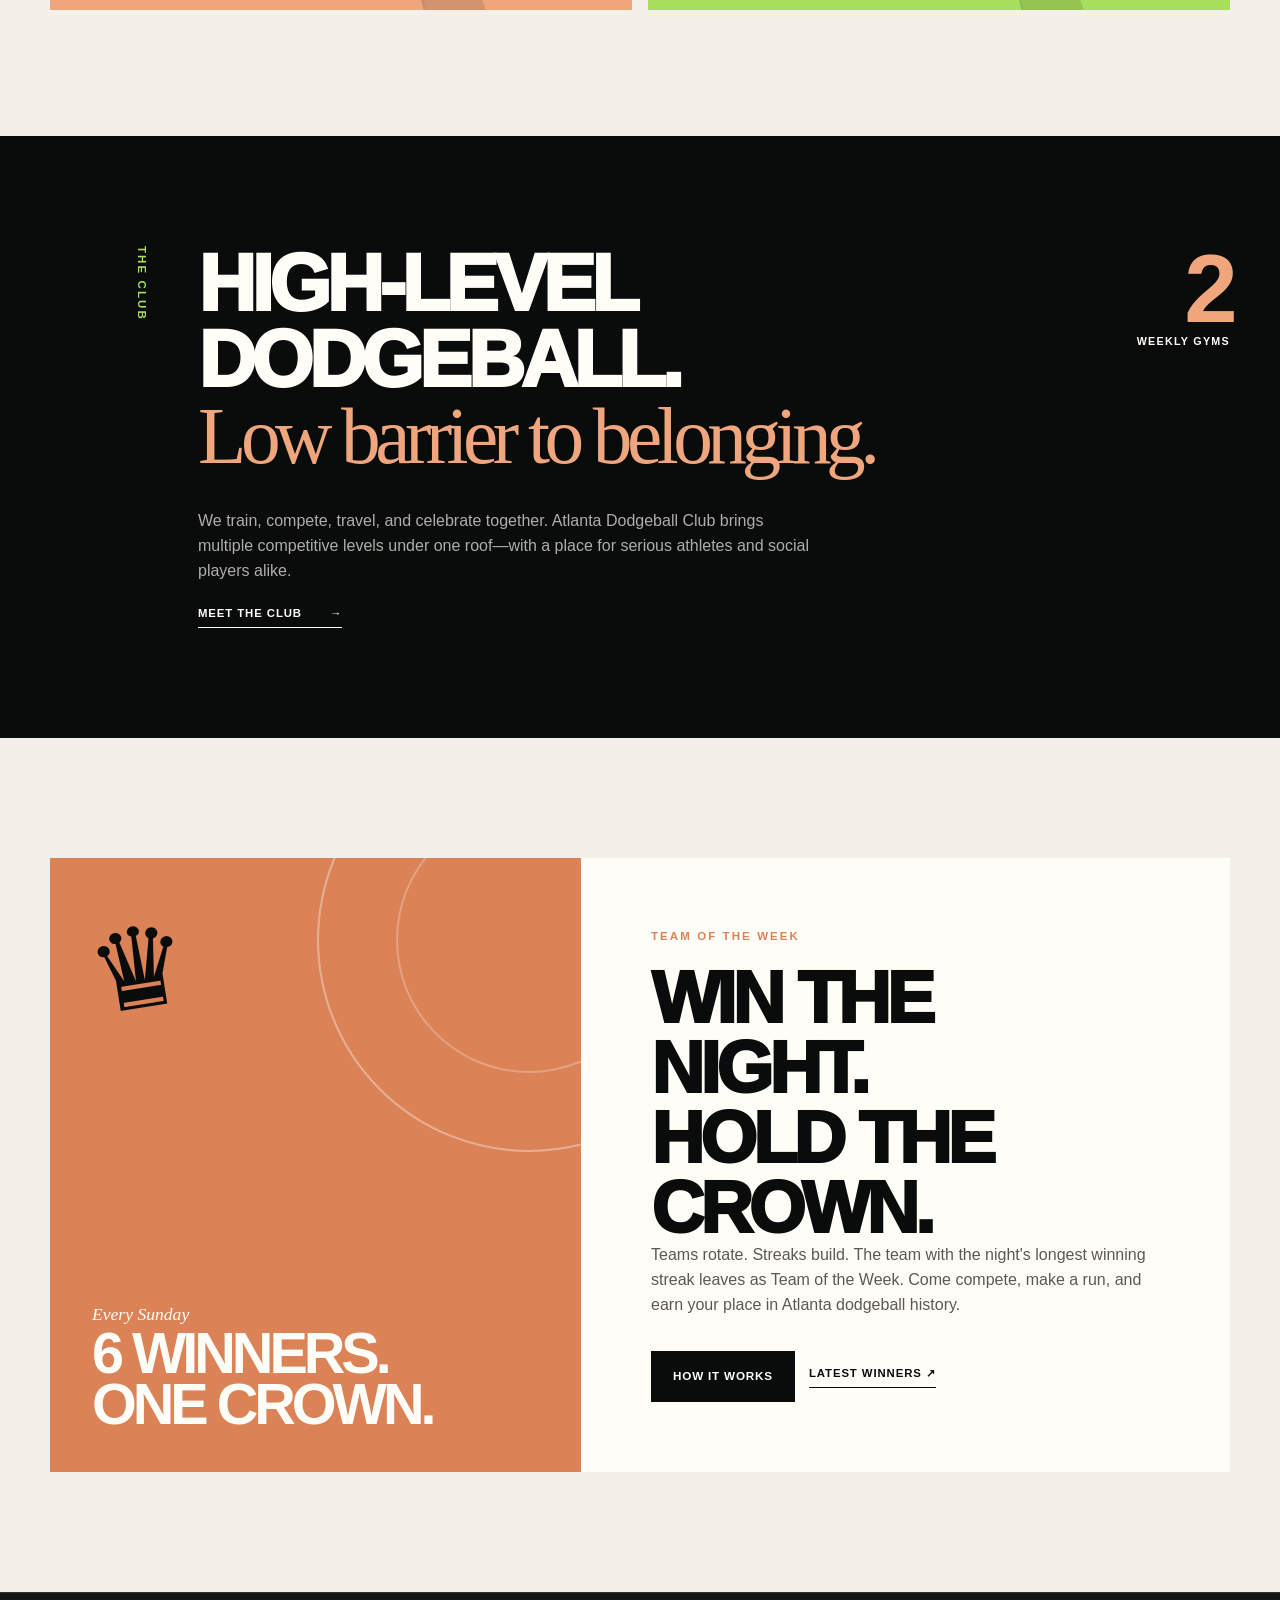
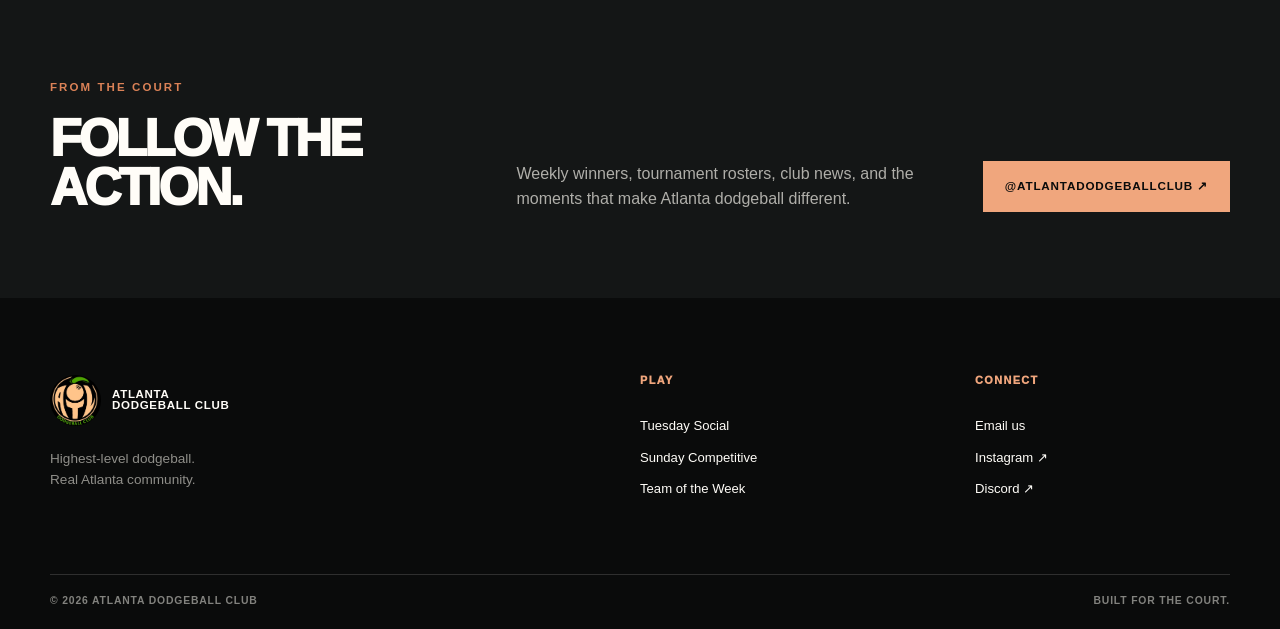
==== commit 140f701f: "Clarify Team of the Week winner rule" ====
--- a/index.html
+++ b/index.html
@@ -6,11 +6,11 @@
   <meta name="description" content="Atlanta Dodgeball Club hosts social and competitive pickup dodgeball every week in Atlanta and Peachtree Corners.">
   <meta name="theme-color" content="#0a0b0b">
   <meta property="og:title" content="Atlanta Dodgeball Club">
-  <meta property="og:description" content="Two gyms. Two ways to play. One Atlanta dodgeball community.">
+  <meta property="og:description" content="Throw Balls ATL">
   <meta property="og:type" content="website">
   <meta property="og:image" content="assets/atl-dodgeball-club-hero-v3.jpg">
   <title>Atlanta Dodgeball Club | Throw Balls ATL</title>
-  <link rel="icon" href="assets/favicon.svg" type="image/svg+xml">
+  <link rel="icon" href="assets/favicon-atl.png" type="image/png">
   <link rel="stylesheet" href="styles.css">
   <script src="script.js" defer></script>
 </head>
@@ -96,7 +96,7 @@
       <div class="totw-copy">
         <p class="eyebrow">Team of the Week</p>
         <h2>Win the night.<br>Hold the crown.</h2>
-        <p>Teams rotate. Streaks build. Six players leave as Team of the Week. Come compete, make a run, and earn your place in Atlanta dodgeball history.</p>
+        <p>Teams rotate. Streaks build. The team with the night's longest winning streak leaves as Team of the Week. Come compete, make a run, and earn your place in Atlanta dodgeball history.</p>
         <div class="button-row"><a class="button button-dark" href="team-of-the-week.html">How it works</a><a class="text-link" href="https://www.instagram.com/atlantadodgeballclub/" target="_blank" rel="noreferrer">Latest winners ↗</a></div>
       </div>
     </section>
--- a/styles.css
+++ b/styles.css
@@ -171,7 +171,7 @@
 .format-section { padding: 120px 0; }
 .format-steps { margin: 0; padding: 0; border-top: 1px solid var(--line); list-style: none; }
 .format-steps li { display: grid; grid-template-columns: 170px 1fr; gap: 35px; padding: 38px 0; border-bottom: 1px solid var(--line); }
-.format-steps li > span { color: var(--peach-dark); font-family: Georgia, serif; font-size: 1.5rem; font-style: italic; }
+.format-steps li > span { color: var(--peach-dark); font-family: Georgia, serif; font-size: 2rem; font-style: italic; line-height: 1; }
 .format-steps h3 { margin-bottom: 12px; font-size: 2.1rem; text-transform: uppercase; }
 .format-steps p { max-width: 600px; margin: 0; color: #696762; }
 .legacy-section { padding: 110px 0; color: var(--white); background: var(--ink-2); }
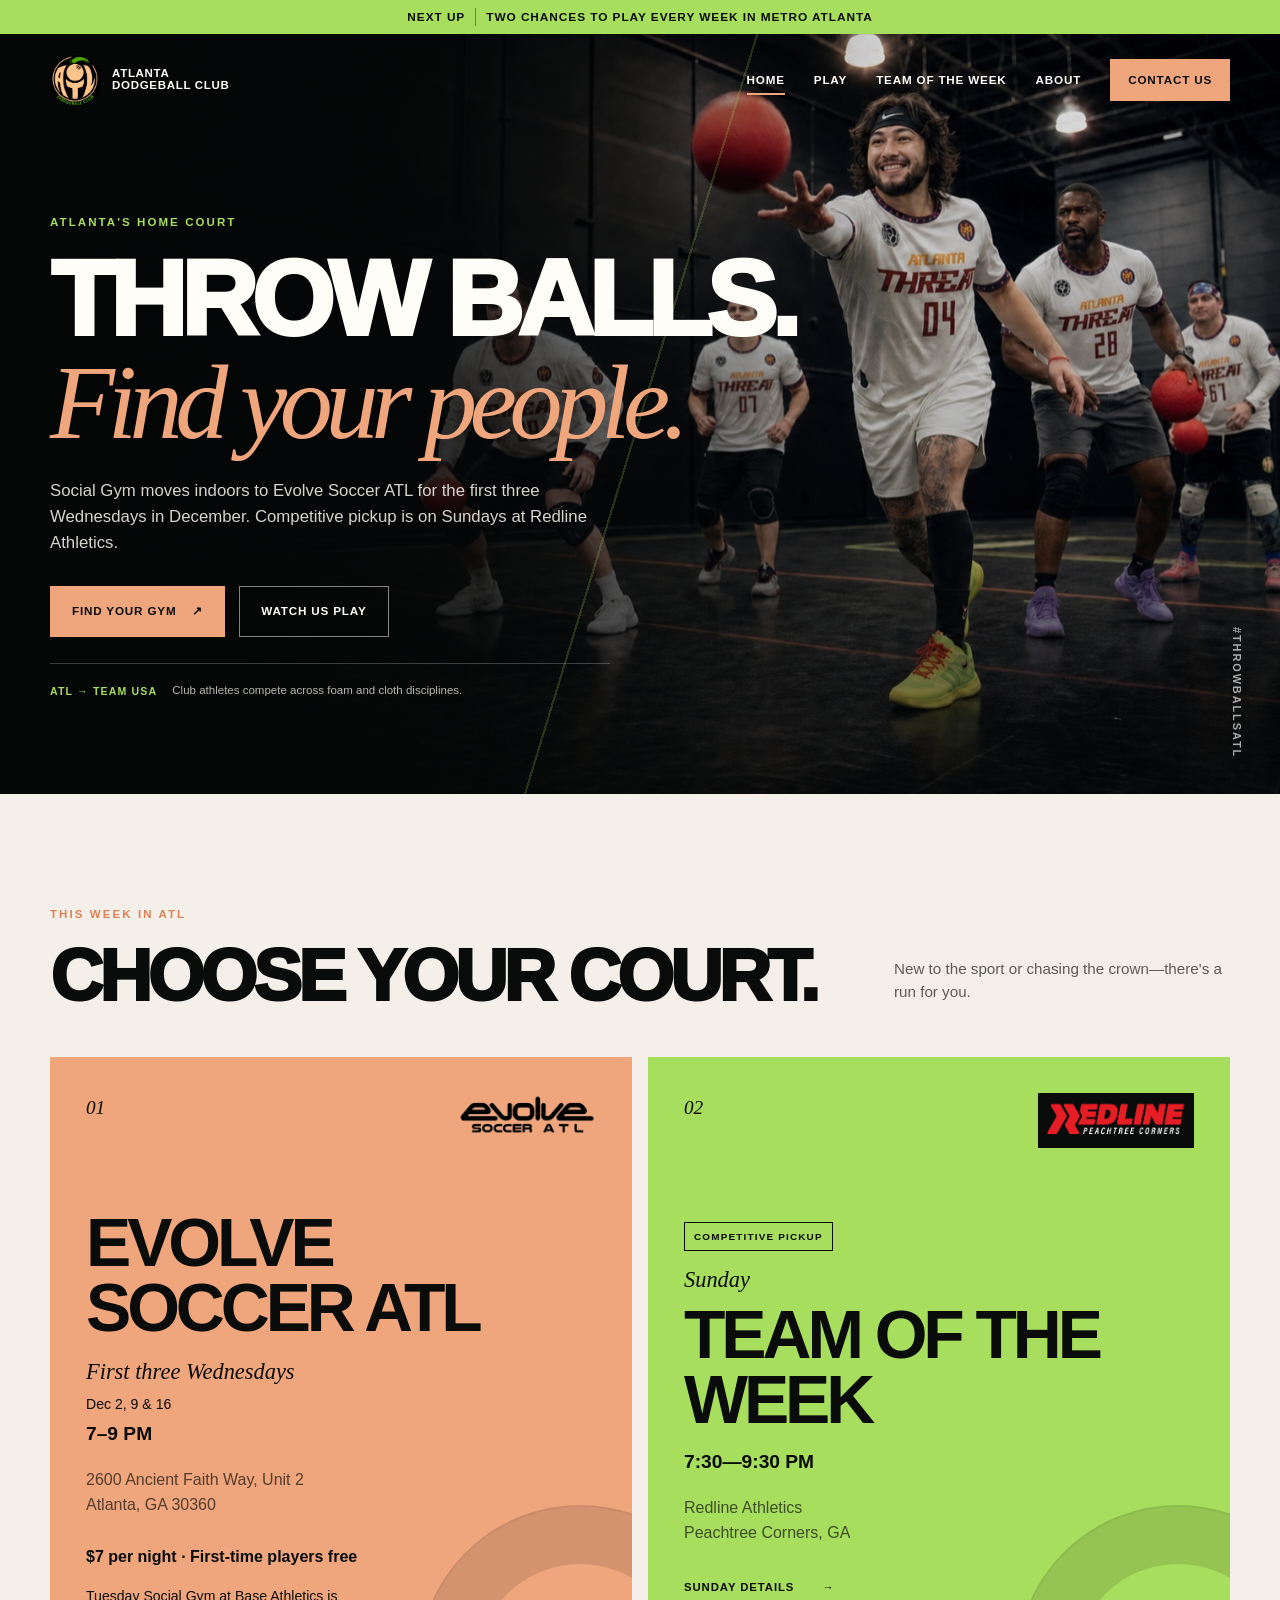
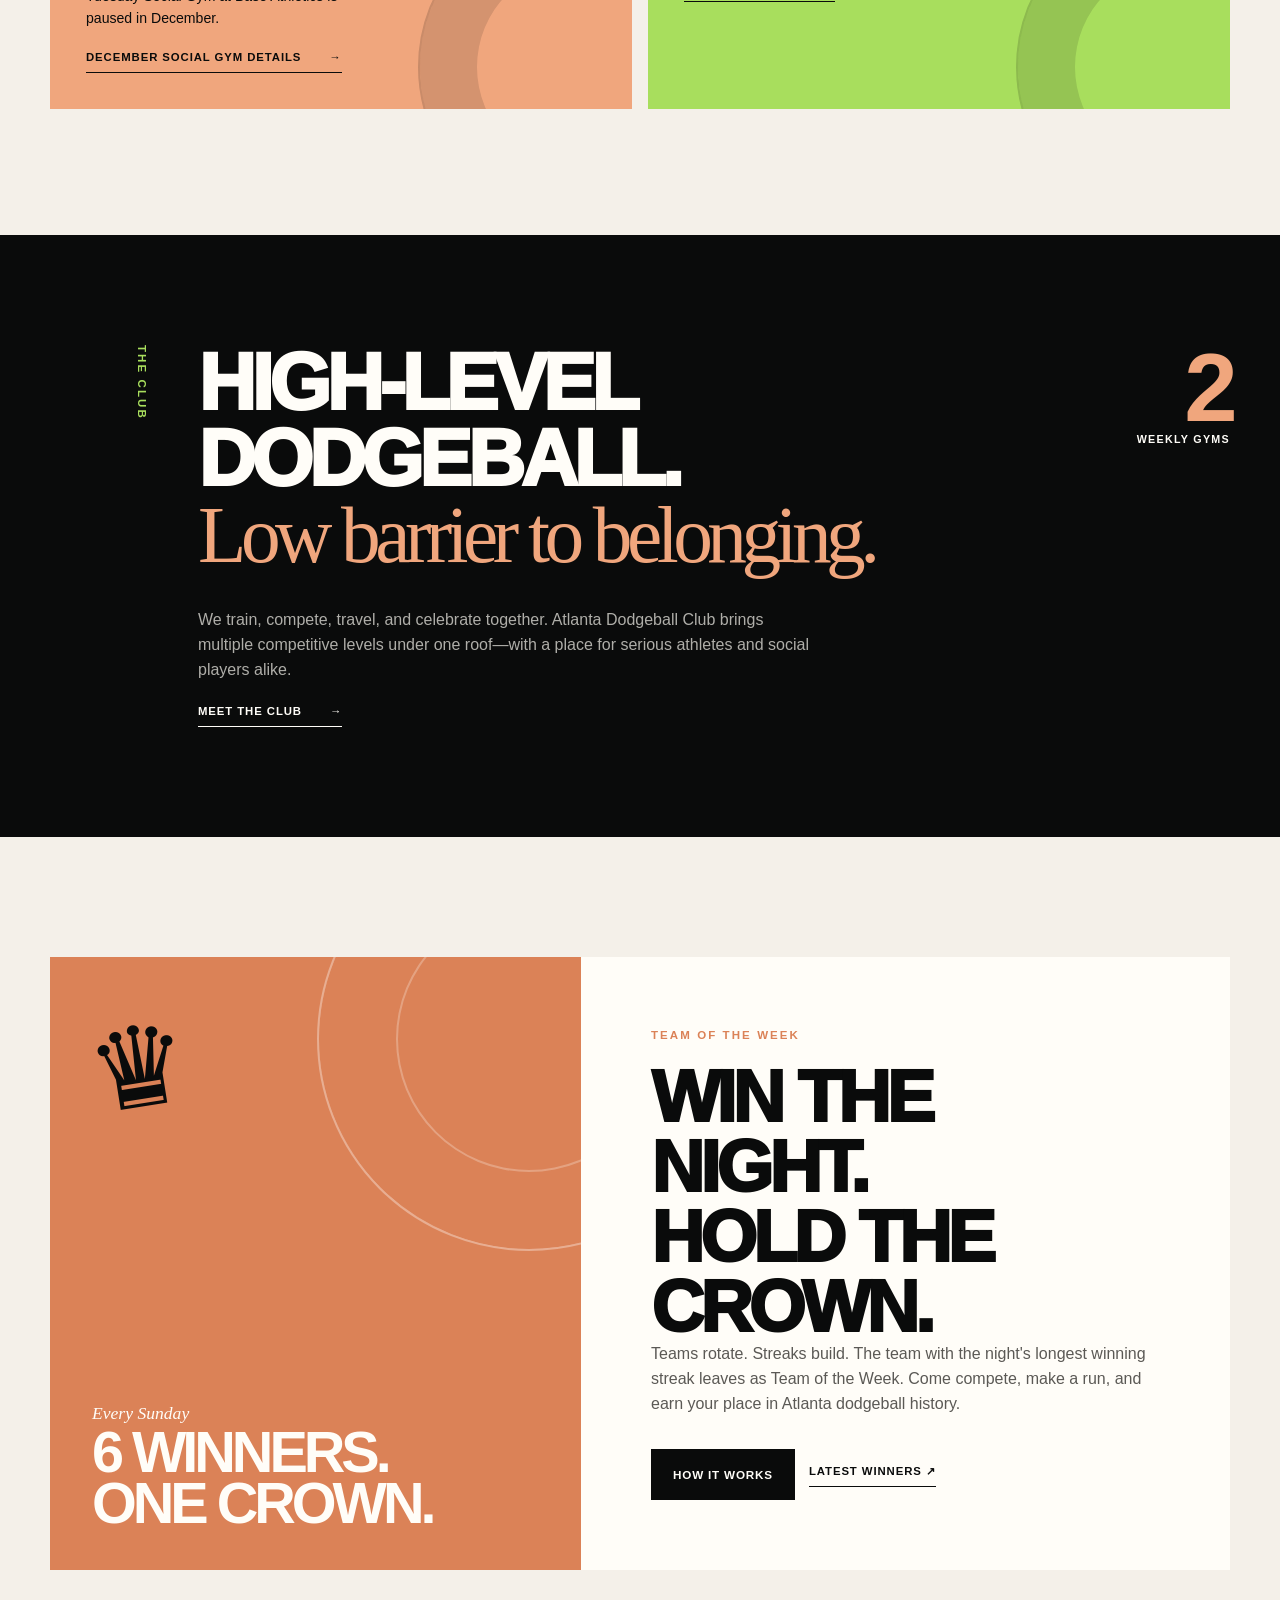
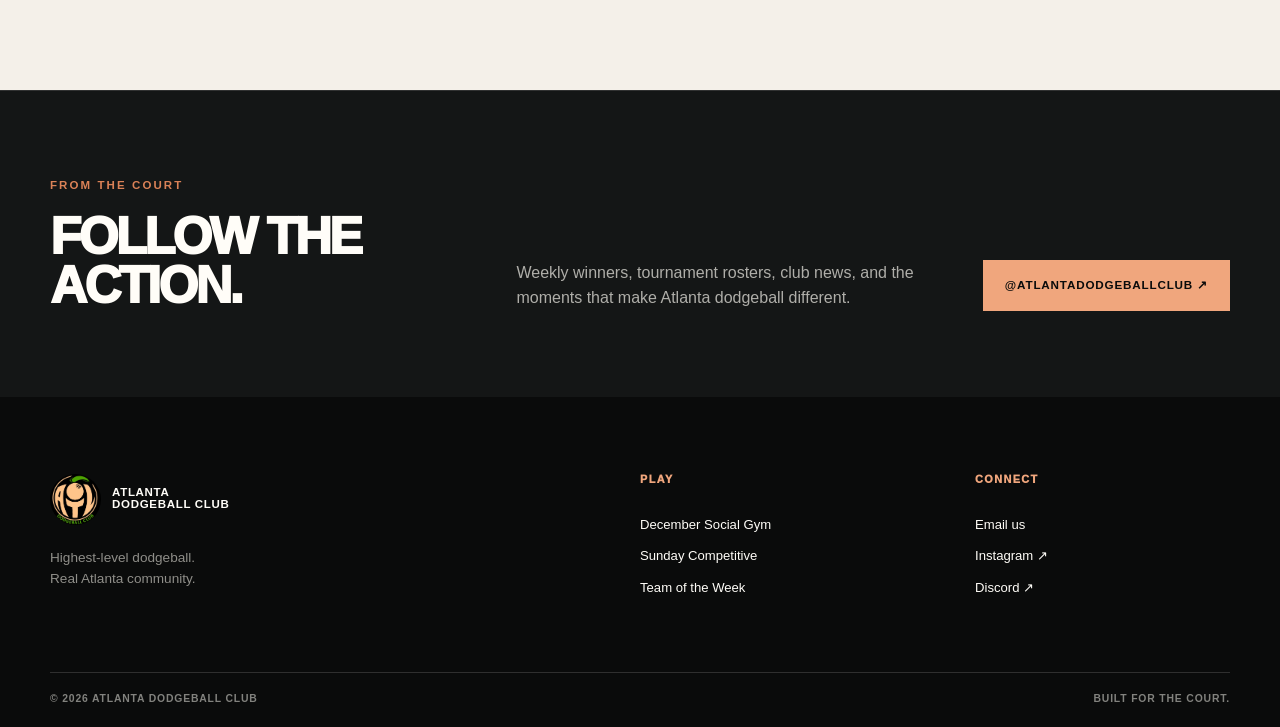
==== commit db982214: "Publish December Social Gym schedule" ====
--- a/index.html
+++ b/index.html
@@ -40,7 +40,7 @@
       <div class="hero-content shell">
         <p class="eyebrow">Atlanta's home court</p>
         <h1>Throw balls.<br><em>Find your people.</em></h1>
-        <p class="hero-copy">Social runs on Tuesday. Competitive pickup on Sunday. Come meet the Southeast's most electric dodgeball community.</p>
+        <p class="hero-copy">Social Gym moves indoors to Evolve Soccer ATL for the first three Wednesdays in December. Competitive pickup is on Sundays at Redline Athletics.</p>
         <div class="button-row">
           <a class="button button-primary" href="play.html">Find your gym <span aria-hidden="true">↗</span></a>
           <a class="button button-ghost" href="https://www.instagram.com/atlantadodgeballclub/" target="_blank" rel="noreferrer">Watch us play</a>
@@ -57,15 +57,19 @@
       </div>
       <div class="schedule-grid">
         <article class="session-card social-card">
-          <div class="session-top"><span class="session-number">01</span><img class="venue-logo" src="assets/instagram/logos/base-athletics.jpg" alt="Base Athletics"></div>
-          <p class="day">Tuesday</p>
-          <h3>Base Athletics</h3>
-          <p class="time">7:00—9:00 PM</p>
-          <p class="address">1318 Boyd Ave NW<br>Atlanta, GA</p>
-          <a class="text-link" href="play.html#tuesday">Tuesday details <span aria-hidden="true">→</span></a>
+          <div class="session-top"><span class="session-number">01</span><img class="venue-wordmark" src="assets/instagram/logos/evolve-soccer-atl.png" alt="" width="300" height="94"></div>
+          <h3>Evolve Soccer ATL</h3>
+          <p class="day">First three Wednesdays</p>
+          <p class="session-season">Dec 2, 9 &amp; 16</p>
+          <p class="time">7–9 PM</p>
+          <p class="address">2600 Ancient Faith Way, Unit 2<br>Atlanta, GA 30360</p>
+          <p><strong>$7 per night · First-time players free</strong></p>
+          <p class="session-paused">Tuesday Social Gym at Base Athletics is paused in December.</p>
+          <a class="text-link" href="play.html#social">December Social Gym details <span aria-hidden="true">→</span></a>
         </article>
         <article class="session-card competitive-card">
-          <div class="session-top"><span class="session-number">02</span><span class="pill">Competitive pickup</span></div>
+          <div class="session-top"><span class="session-number">02</span><img class="venue-wordmark redline-wordmark" src="assets/instagram/logos/redline-peachtree-corners.png" alt="" width="650" height="180"></div>
+          <span class="pill">Competitive pickup</span>
           <p class="day">Sunday</p>
           <h3>Team of the Week</h3>
           <p class="time">7:30—9:30 PM</p>
@@ -113,7 +117,7 @@
   <footer class="site-footer">
     <div class="shell footer-grid">
       <div><a class="brand footer-brand" href="index.html"><img class="brand-logo" src="assets/instagram/logos/atlanta-dodgeball-club.jpg" alt=""><span>Atlanta<br>Dodgeball Club</span></a><p>Highest-level dodgeball.<br>Real Atlanta community.</p></div>
-      <div><h2>Play</h2><a href="play.html#tuesday">Tuesday Social</a><a href="play.html#sunday">Sunday Competitive</a><a href="team-of-the-week.html">Team of the Week</a></div>
+      <div><h2>Play</h2><a href="play.html#social">December Social Gym</a><a href="play.html#sunday">Sunday Competitive</a><a href="team-of-the-week.html">Team of the Week</a></div>
       <div><h2>Connect</h2><a href="mailto:atlantadodgeballclub@gmail.com">Email us</a><a href="https://www.instagram.com/atlantadodgeballclub/" target="_blank" rel="noreferrer">Instagram ↗</a><a href="https://discord.gg/56GnxqBdqk" target="_blank" rel="noreferrer">Discord ↗</a></div>
     </div>
     <div class="shell footer-bottom"><span>© <span data-year></span> Atlanta Dodgeball Club</span><span>Built for the court.</span></div>
--- a/styles.css
+++ b/styles.css
@@ -83,6 +83,12 @@
 .session-top { display: flex; justify-content: space-between; align-items: flex-start; margin-bottom: 74px; }
 .venue-logo { width: 68px; height: 68px; border-radius: 11px; object-fit: cover; mix-blend-mode: multiply; }
 .venue-logo-large { width: 96px; height: 96px; flex: 0 0 auto; }
+.venue-wordmark { display: block; width: min(138px, 100%); height: auto; object-fit: contain; }
+.redline-wordmark { box-sizing: border-box; width: min(156px, 100%); padding: 8px; background: var(--ink); }
+.session-season { margin: 0; font-size: .88rem; }
+.session-season + .time { margin-top: 3px; }
+.session-paused { max-width: 295px; font-size: .88rem; }
+.competitive-card > .pill { margin-bottom: 12px; }
 .session-number { font-family: Georgia, serif; font-size: 1.2rem; font-style: italic; }
 .pill { display: inline-block; padding: 6px 9px; border: 1px solid currentColor; font-size: .62rem; font-weight: 900; letter-spacing: .12em; text-transform: uppercase; }
 .day { margin: 0 0 4px; font-family: Georgia, serif; font-size: 1.4rem; font-style: italic; }
@@ -131,8 +137,31 @@
 .page-hero h1 { max-width: 980px; font-size: clamp(4.5rem, 9.5vw, 9rem); }
 .page-hero > p:last-child { max-width: 650px; color: #565652; font-size: 1.1rem; }
 .venue-stack { display: grid; gap: 20px; padding-bottom: 120px; }
+.winter-swap { margin-bottom: 12px; }
+.winter-badge { margin: 0 0 12px; color: #264452; background: #dbe9ed; }
+.winter-swap h2 { margin: 0 0 22px; font-size: clamp(2.25rem, 5.3vw, 4.5rem); }
+.swap-grid { display: grid; grid-template-columns: minmax(0, 1fr) minmax(0, 2.3fr); gap: 12px; }
+.paused-venue-details, .winter-venue { padding: clamp(18px, 4vw, 46px); }
+.paused-venue { display: flex; flex-direction: column; background: #e6e1d8; }
+.paused-venue-details { flex: 1; display: grid; align-content: center; justify-items: start; gap: 8px; }
+.pause-strip { display: flex; align-items: center; gap: 8px; padding: 12px clamp(14px, 2vw, 22px); color: #362304; background: #ffc65b; font-size: .75rem; font-weight: 900; letter-spacing: .07em; text-transform: uppercase; }
+.pause-icon { flex: 0 0 10px; height: 12px; border-inline: 3px solid currentColor; }
+.paused-venue h3, .paused-venue p { margin: 0; }
+.paused-venue h3 { font-size: clamp(1.4rem, 3vw, 2.1rem); text-transform: uppercase; }
+.winter-venue { background: var(--peach); }
+.winter-venue > .venue-wordmark { float: right; margin: 0 0 8px 12px; }
+.winter-venue h3 { clear: both; margin: 14px 0 0; font-size: clamp(1.8rem, 4.5vw, 3.7rem); text-transform: uppercase; letter-spacing: -.05em; }
+.winter-date { display: grid; gap: 2px; }
+.winter-date strong { font-family: Georgia, serif; font-size: 1.35rem; }
+.winter-date span { font-size: .88rem; }
+.winter-date span:last-child { font-size: 1.2rem; font-weight: 900; }
+.winter-venue .detail-grid { margin: 20px 0; padding-top: 16px; }
 .venue-card { display: grid; grid-template-columns: 230px 1fr; min-height: 550px; background: var(--peach); }
-.venue-card.sunday { color: var(--white); background: var(--ink-2); }
+.venue-card.sunday { position: relative; color: var(--white); background: var(--ink-2); }
+.corner-wordmark { position: absolute; inset: 14px 14px auto auto; max-width: 45%; }
+.sunday .venue-content { padding-top: 78px; }
+.venue-time { display: grid; gap: 7px; justify-items: center; }
+.sunday .venue-time strong { font-size: 1.2rem; line-height: 1.2; letter-spacing: -.02em; white-space: nowrap; }
 .venue-date { display: flex; flex-direction: column; justify-content: center; padding: 35px; border-right: 1px solid rgba(10,11,11,.23); text-align: center; text-transform: uppercase; }
 .sunday .venue-date { border-color: rgba(255,255,255,.18); }
 .venue-date span { margin-bottom: 20px; font-family: Georgia, serif; font-size: 1.2rem; font-style: italic; text-transform: none; }
@@ -234,11 +263,11 @@
 .contact-primary > span { display: block; margin-bottom: 60px; color: var(--lime); font-size: .62rem; font-weight: 900; letter-spacing: .13em; text-transform: uppercase; }
 .contact-primary a { display: block; font-size: clamp(1.35rem, 2.2vw, 2.1rem); font-weight: 900; line-height: 1.1; letter-spacing: -.04em; }
 .contact-primary b { color: var(--peach); }
-.connect-grid { display: grid; grid-template-columns: repeat(2, 1fr); gap: 15px; padding-bottom: 110px; }
+.connect-grid { display: grid; grid-template-columns: repeat(2, minmax(0, 1fr)); gap: 15px; padding-bottom: 110px; }
 .connect-card { min-height: 290px; display: flex; flex-direction: column; padding: 34px; color: var(--ink); background: var(--peach); }
 .connect-card:hover { transform: translateY(-3px); }
 .connect-card span { font-size: .62rem; font-weight: 900; letter-spacing: .14em; text-transform: uppercase; }
-.connect-card strong { margin-top: auto; font-size: clamp(2rem, 4vw, 3.8rem); line-height: .95; letter-spacing: -.06em; text-transform: uppercase; }
+.connect-card strong { margin-top: auto; font-size: clamp(2rem, 4vw, 3.8rem); line-height: .95; letter-spacing: -.06em; text-transform: uppercase; overflow-wrap: anywhere; }
 .connect-card b { margin-top: 18px; font-size: .7rem; letter-spacing: .08em; text-transform: uppercase; }
 .lime-card { background: var(--lime); }
 .contact-locations { padding: 110px 0; color: var(--ink); background: var(--paper); width: 100%; max-width: none; padding-inline: max(24px, calc((100vw - var(--max)) / 2)); }
@@ -290,6 +319,9 @@
 }
 
 @media (max-width: 640px) {
+  .swap-grid { grid-template-columns: minmax(0, 1fr); }
+  .winter-venue > .venue-wordmark { width: min(110px, 38%); }
+  .winter-venue .detail-grid { grid-template-columns: minmax(0, 1fr); gap: 12px; }
   .announcement { font-size: .61rem; }
   .announcement span { display: none; }
   .site-header { min-height: 76px; }
@@ -321,6 +353,9 @@
   .venue-date span { margin: 0; }
   .venue-date strong { font-size: 3rem; }
   .venue-content { padding: 35px 25px 45px; }
+  .sunday .venue-date { padding-top: 74px; }
+  .sunday .venue-content { padding-top: 35px; }
+  .venue-time { display: flex; align-items: baseline; }
   .detail-grid { grid-template-columns: 1fr; }
   .prep-grid { grid-template-columns: 1fr; }
   .prep-grid article { min-height: 230px; }
@@ -334,8 +369,10 @@
   .members-section { padding-bottom: 80px; }
   .member-gallery { grid-template-columns: 1fr 1fr; grid-auto-rows: 260px; }
   .member-gallery .member-feature { grid-column: 1 / -1; grid-row: auto; }
-  .connect-grid { grid-template-columns: 1fr; }
+  .connect-grid, .contact-hero { grid-template-columns: minmax(0, 1fr); }
   .contact-hero { gap: 35px; padding-top: 75px; }
+  .contact-hero h1 { font-size: clamp(3.15rem, 13vw, 4.7rem); }
+  .contact-primary a { overflow-wrap: anywhere; }
   .location-list article { align-items: flex-start; flex-direction: column; }
   .faq-section summary { font-size: 1.05rem; }
 }
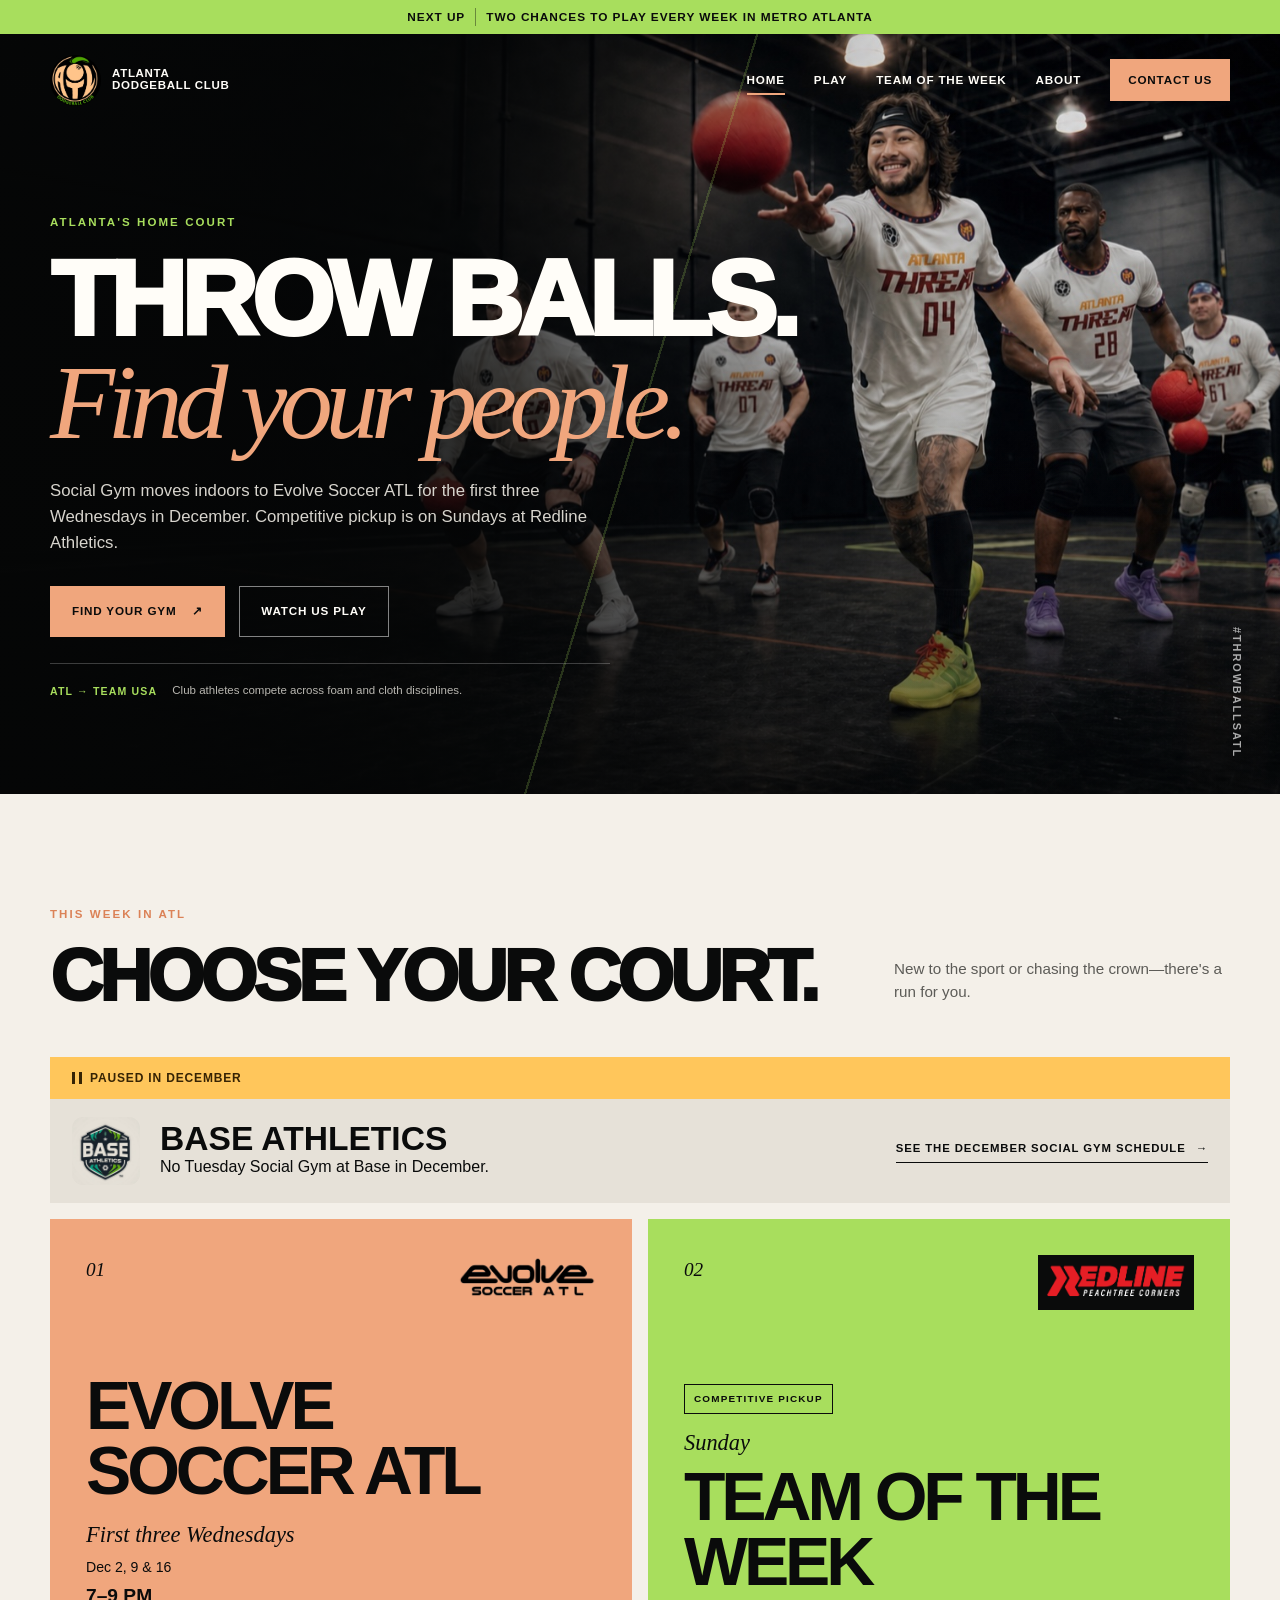
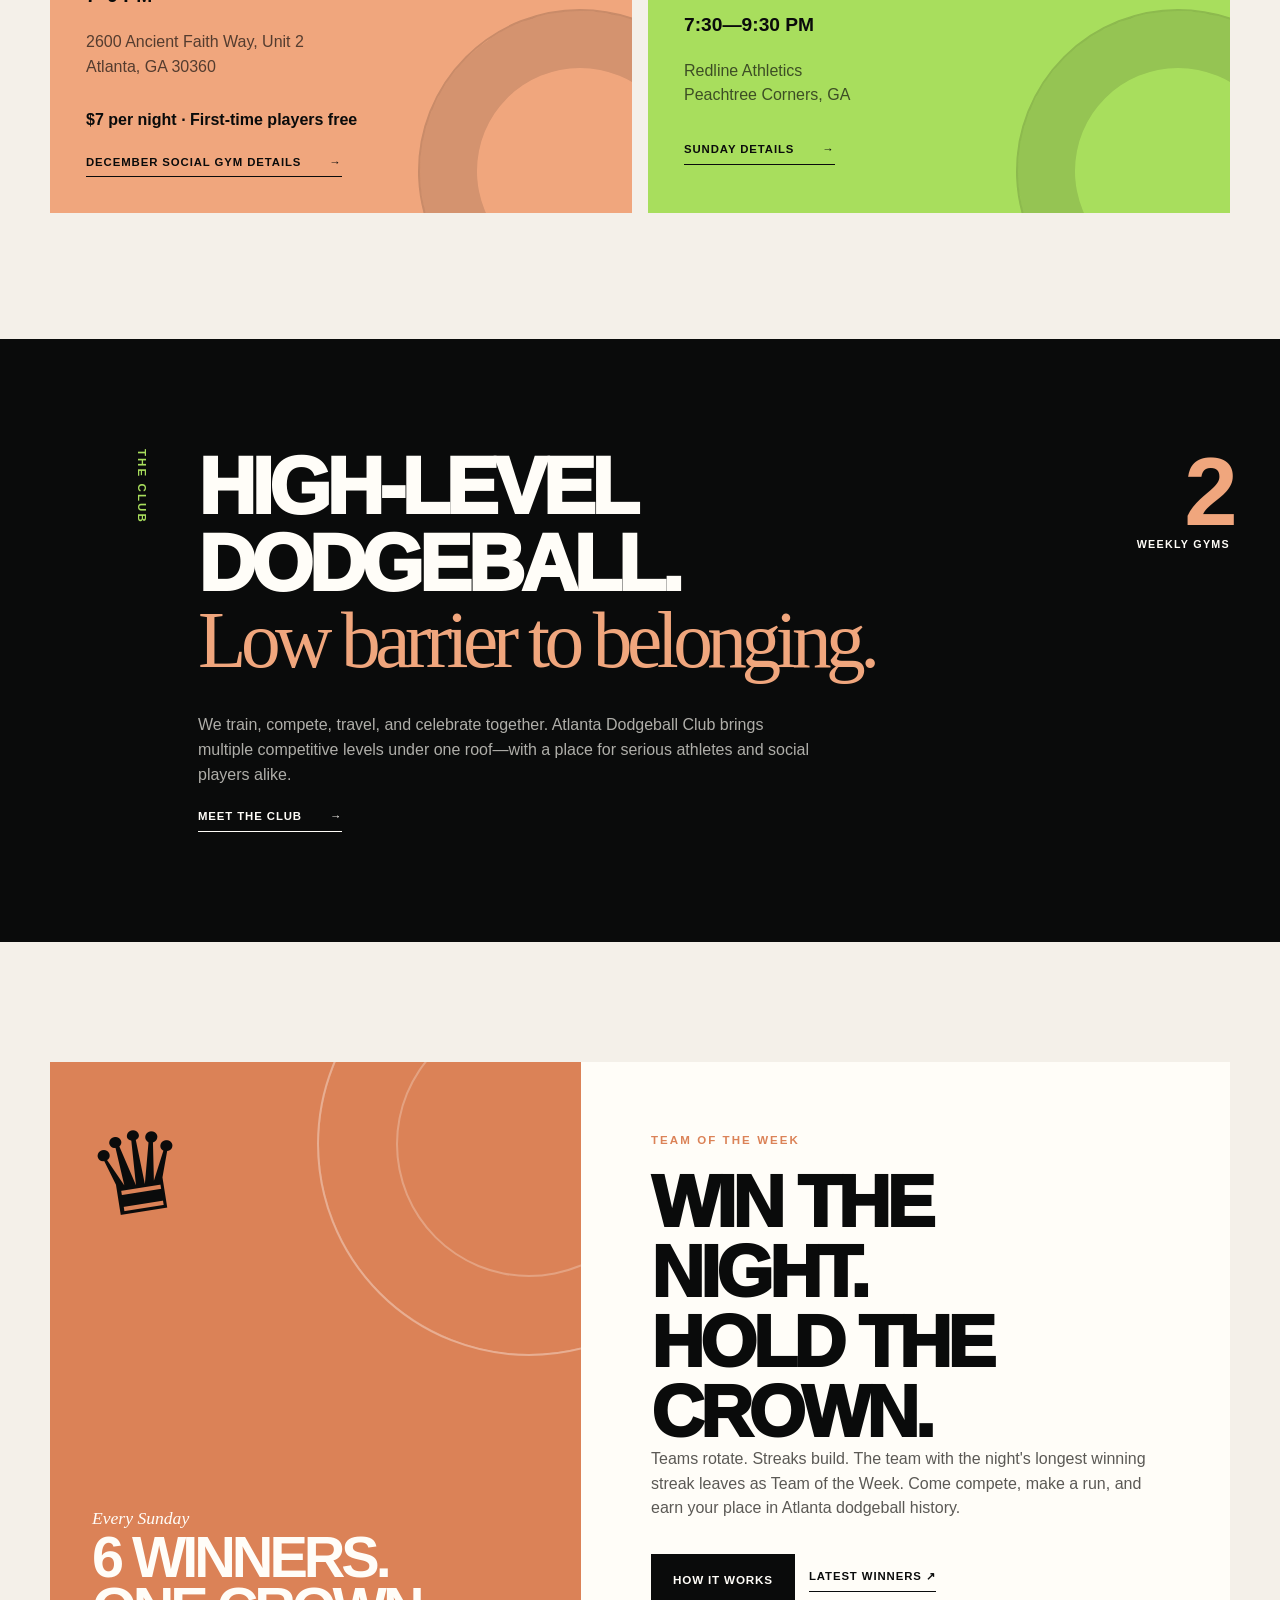
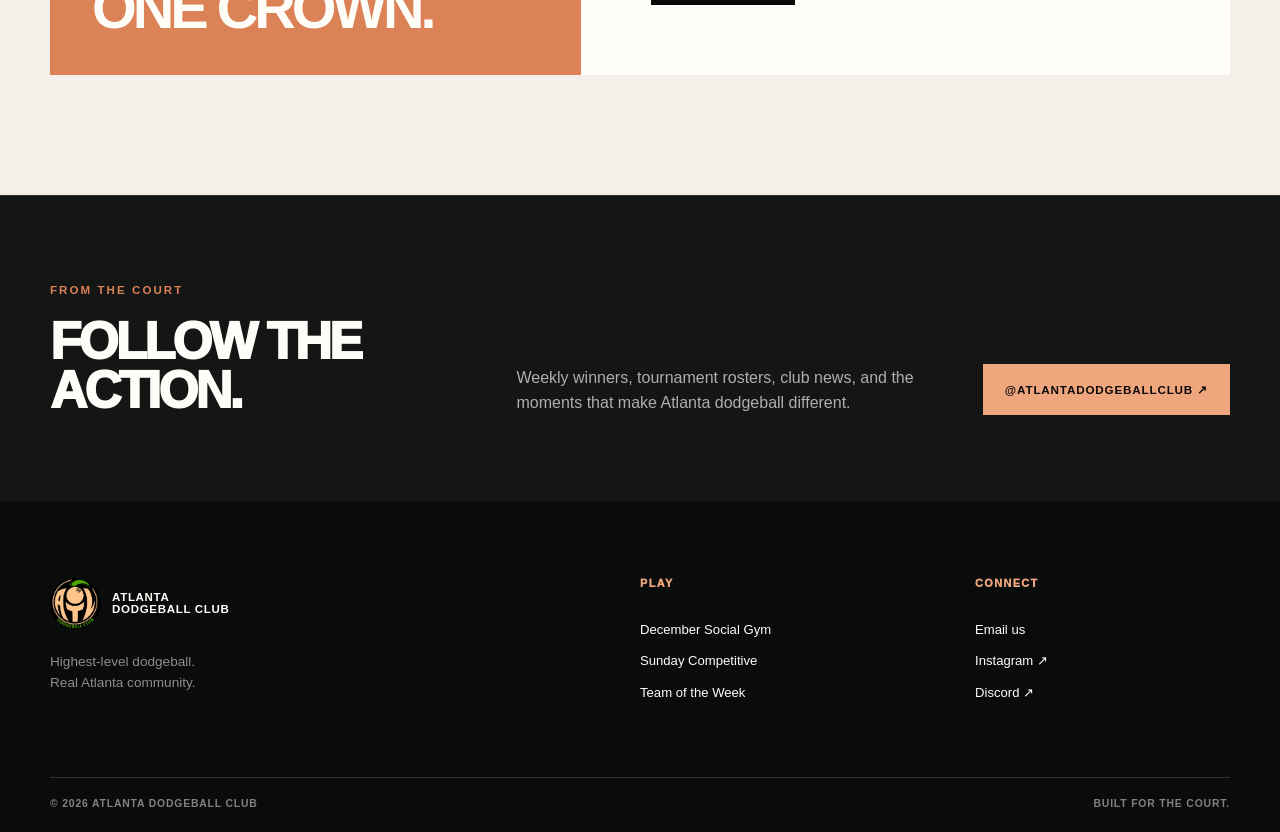
==== commit c7c00009: "Restore Base Athletics pause notice on homepage" ====
--- a/index.html
+++ b/index.html
@@ -55,6 +55,17 @@
         <div><p class="eyebrow">This week in ATL</p><h2 id="weekly-heading">Choose your court.</h2></div>
         <p>New to the sport or chasing the crown—there's a run for you.</p>
       </div>
+      <aside class="paused-venue home-pause" aria-labelledby="base-pause-heading">
+        <p class="pause-strip"><span class="pause-icon" aria-hidden="true"></span> Paused in December</p>
+        <div class="home-pause-details">
+          <img class="venue-logo" src="assets/instagram/logos/base-athletics.jpg" alt="" width="68" height="68">
+          <div>
+            <h3 id="base-pause-heading">Base Athletics</h3>
+            <p>No Tuesday Social Gym at Base in December.</p>
+          </div>
+          <a class="text-link" href="play.html#social">See the December Social Gym schedule <span aria-hidden="true">→</span></a>
+        </div>
+      </aside>
       <div class="schedule-grid">
         <article class="session-card social-card">
           <div class="session-top"><span class="session-number">01</span><img class="venue-wordmark" src="assets/instagram/logos/evolve-soccer-atl.png" alt="" width="300" height="94"></div>
@@ -64,7 +75,6 @@
           <p class="time">7–9 PM</p>
           <p class="address">2600 Ancient Faith Way, Unit 2<br>Atlanta, GA 30360</p>
           <p><strong>$7 per night · First-time players free</strong></p>
-          <p class="session-paused">Tuesday Social Gym at Base Athletics is paused in December.</p>
           <a class="text-link" href="play.html#social">December Social Gym details <span aria-hidden="true">→</span></a>
         </article>
         <article class="session-card competitive-card">
--- a/styles.css
+++ b/styles.css
@@ -87,7 +87,6 @@
 .redline-wordmark { box-sizing: border-box; width: min(156px, 100%); padding: 8px; background: var(--ink); }
 .session-season { margin: 0; font-size: .88rem; }
 .session-season + .time { margin-top: 3px; }
-.session-paused { max-width: 295px; font-size: .88rem; }
 .competitive-card > .pill { margin-bottom: 12px; }
 .session-number { font-family: Georgia, serif; font-size: 1.2rem; font-style: italic; }
 .pill { display: inline-block; padding: 6px 9px; border: 1px solid currentColor; font-size: .62rem; font-weight: 900; letter-spacing: .12em; text-transform: uppercase; }
@@ -148,6 +147,10 @@
 .pause-icon { flex: 0 0 10px; height: 12px; border-inline: 3px solid currentColor; }
 .paused-venue h3, .paused-venue p { margin: 0; }
 .paused-venue h3 { font-size: clamp(1.4rem, 3vw, 2.1rem); text-transform: uppercase; }
+.home-pause { margin-bottom: 16px; }
+.home-pause-details { display: flex; flex-wrap: wrap; align-items: center; gap: 14px 20px; padding: 18px clamp(14px, 2vw, 22px); }
+.home-pause-details > div { flex: 1 1 200px; }
+.home-pause-details .text-link { gap: 10px; }
 .winter-venue { background: var(--peach); }
 .winter-venue > .venue-wordmark { float: right; margin: 0 0 8px 12px; }
 .winter-venue h3 { clear: both; margin: 14px 0 0; font-size: clamp(1.8rem, 4.5vw, 3.7rem); text-transform: uppercase; letter-spacing: -.05em; }
